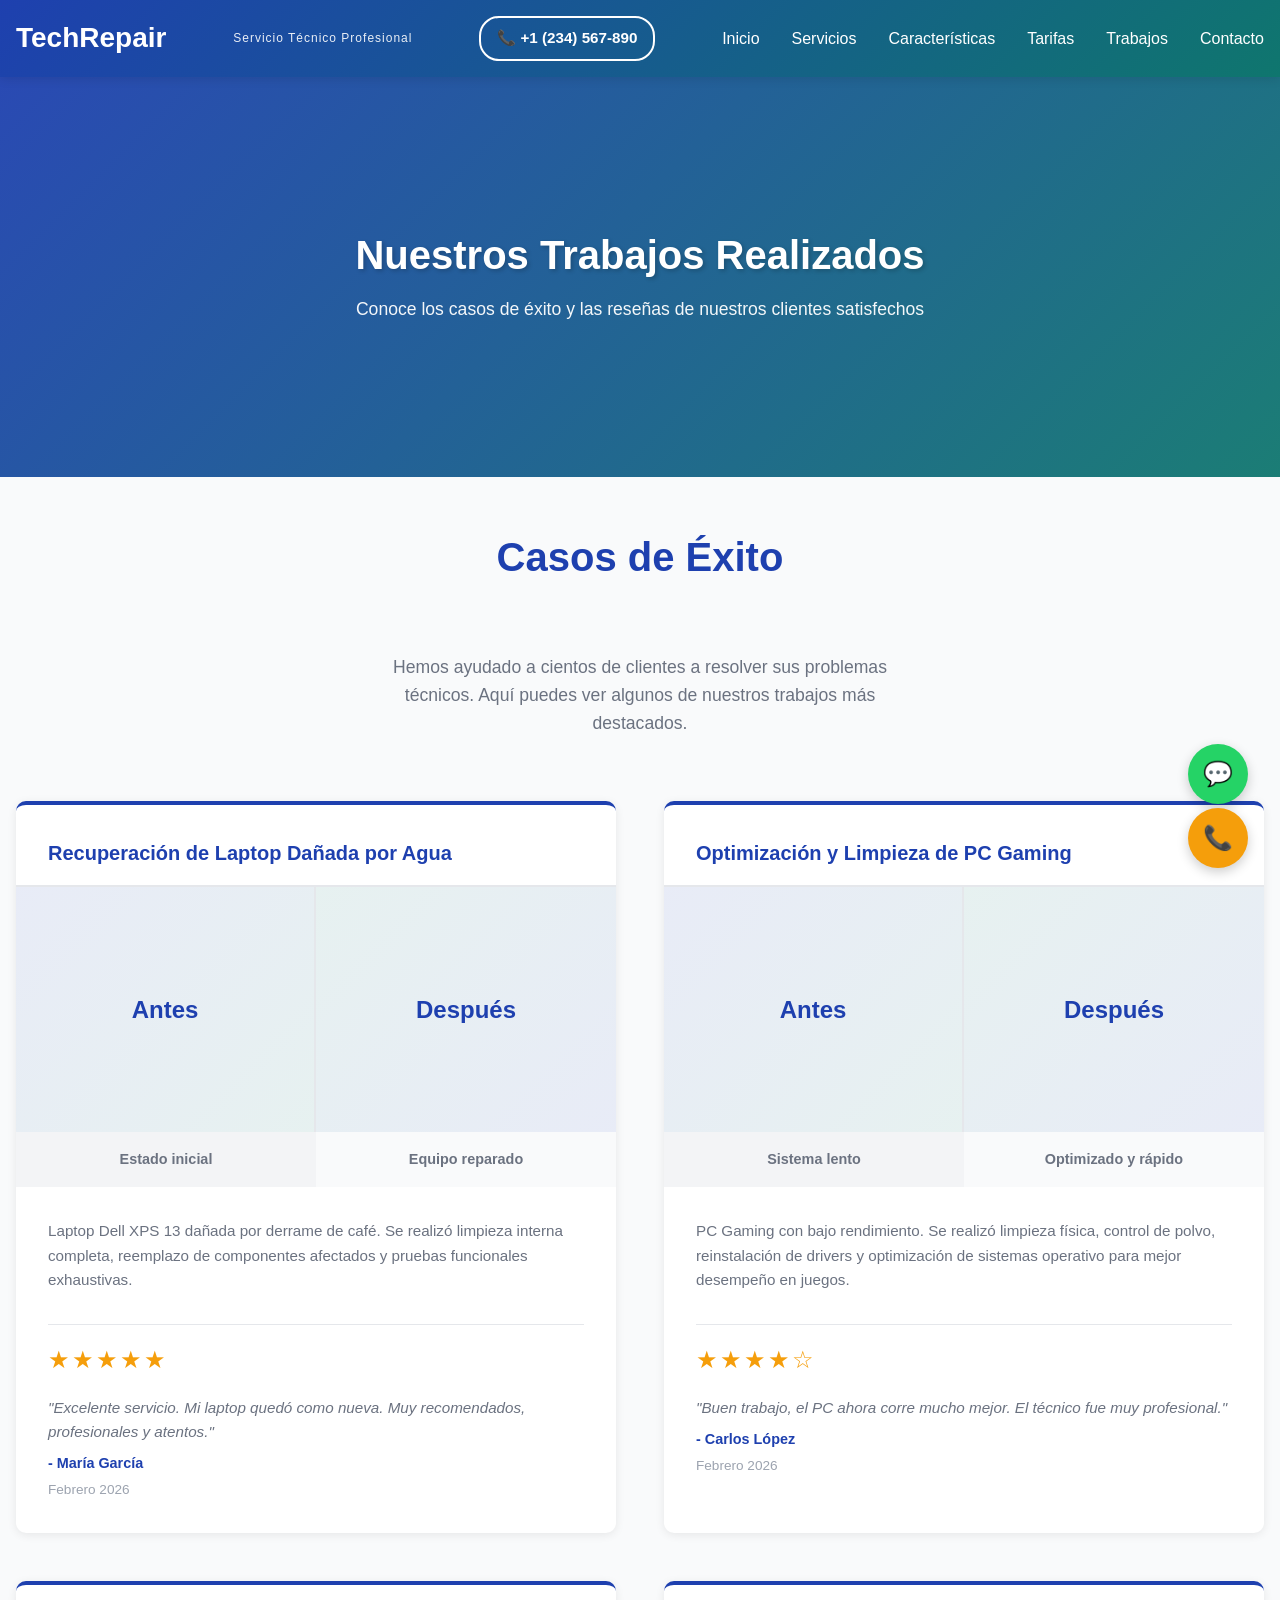
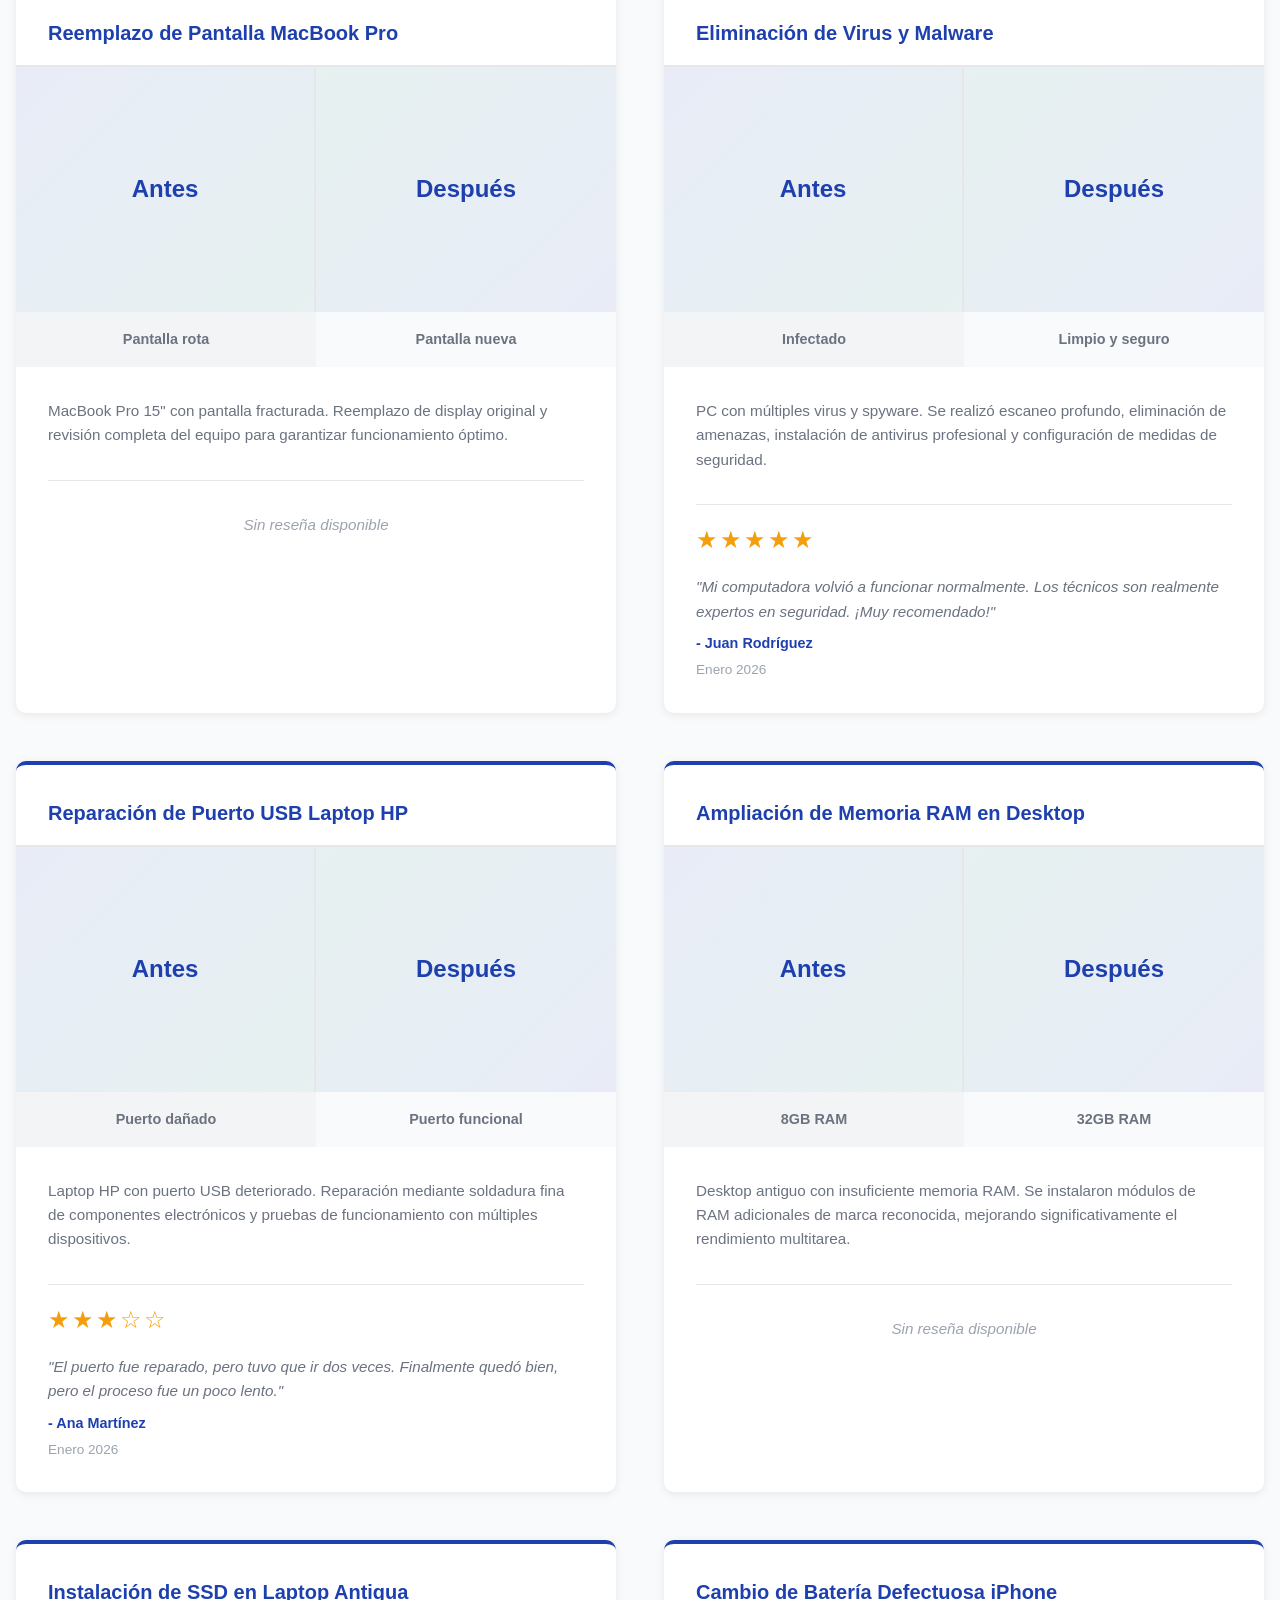
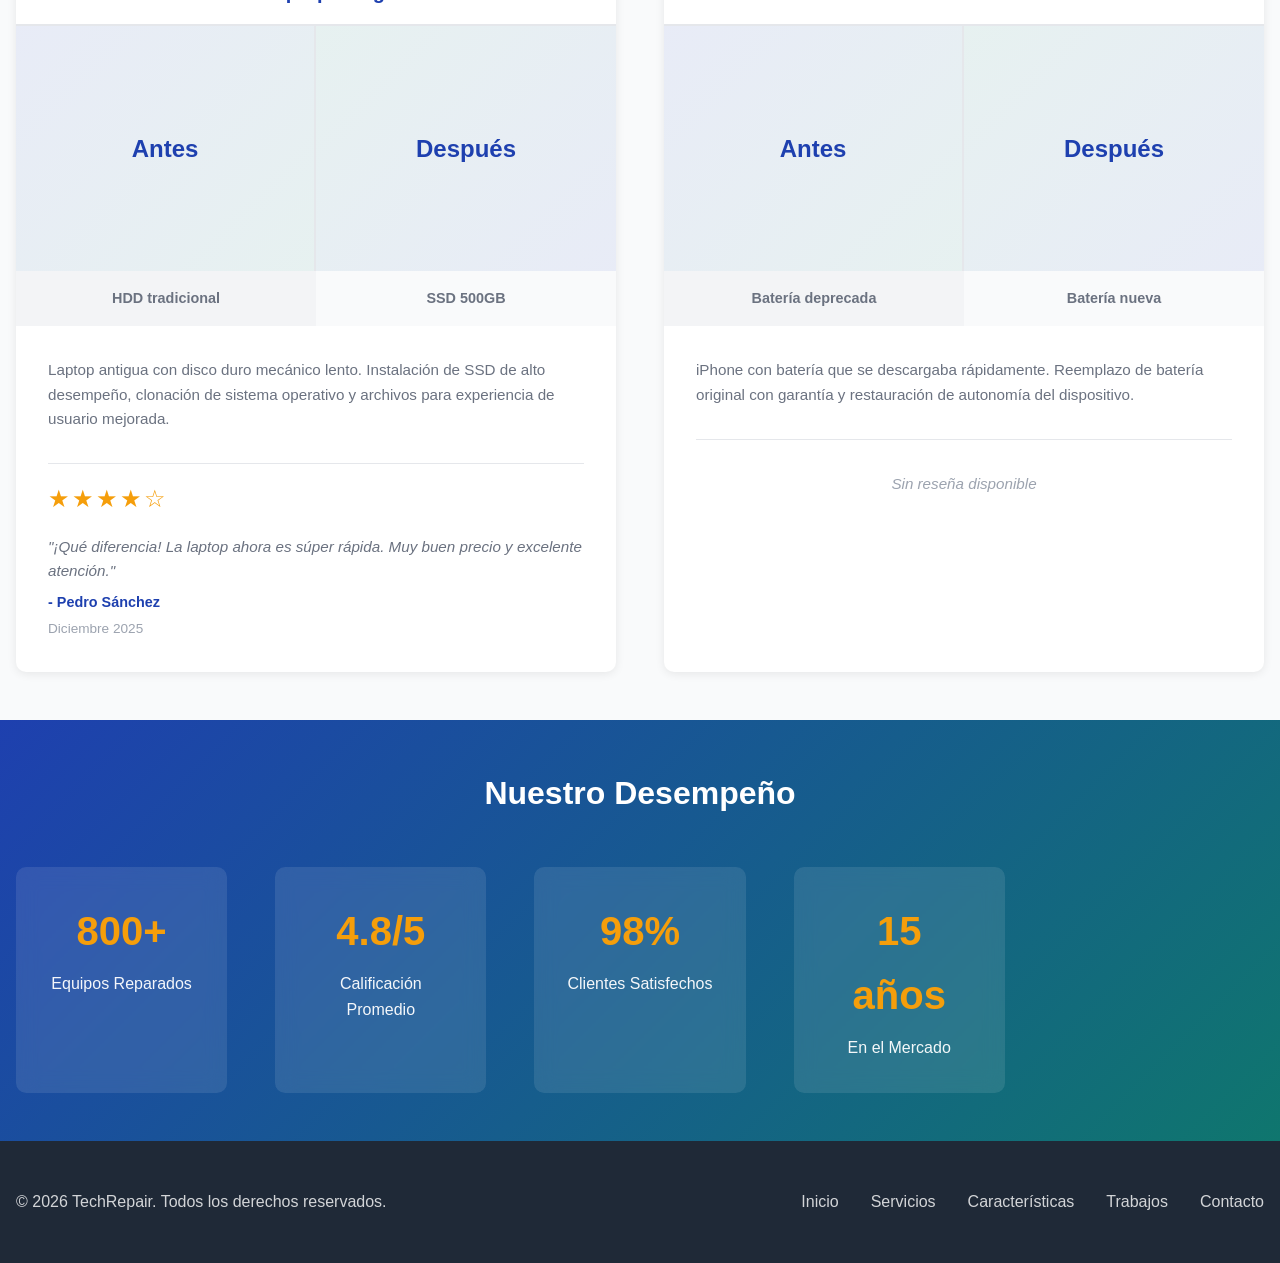
==== portfolio.html @ 1543536a "pagina basuica sin funcionalidades" ====
<!DOCTYPE html>
<html lang="es">
<head>
    <meta charset="UTF-8">
    <meta name="viewport" content="width=device-width, initial-scale=1.0">
    <meta name="description" content="TechRepair - Trabajos realizados y reseñas de clientes">
    <meta name="keywords" content="trabajos realizados, reseñas, portafolio, servicio técnico">
    <title>Trabajos Realizados - TechRepair</title>
    <link rel="stylesheet" href="styles.css">
    <link rel="stylesheet" href="portfolio.css">
</head>
<body>
    <!-- Encabezado principal -->
    <header class="header">
        <h1>TechRepair</h1>
        <p class="tagline">Servicio Técnico Profesional</p>
        <!-- REFERENCIA A BOTÓN DE TELÉFONO: Enlace de teléfono en el header -->
        <a href="tel:+1234567890" class="phone-link">📞 +1 (234) 567-890</a>
        <button class="menu-toggle" aria-label="Abrir menú de navegación">
            <span></span>
            <span></span>
            <span></span>
        </button>
        <nav class="nav">
            <ul>
                <li><a href="index.html#inicio">Inicio</a></li>
                <li><a href="index.html#servicios">Servicios</a></li>
                <li><a href="index.html#caracteristicas">Características</a></li>
                <li><a href="index.html#tarifas">Tarifas</a></li>
                <li><a href="portfolio.html">Trabajos</a></li>
                <li><a href="index.html#contacto">Contacto</a></li>
            </ul>
        </nav>
    </header>

    <!-- Sección héroe del portfolio -->
    <section id="portfolio-hero" class="hero">
        <h2>Nuestros Trabajos Realizados</h2>
        <p>Conoce los casos de éxito y las reseñas de nuestros clientes satisfechos</p>
    </section>

    <!-- Sección de trabajos realizados -->
    <section id="trabajos" class="trabajos">
        <h2>Casos de Éxito</h2>
        <p class="intro-text">Hemos ayudado a cientos de clientes a resolver sus problemas técnicos. Aquí puedes ver algunos de nuestros trabajos más destacados.</p>

        <!-- Tarjeta de trabajo 1 - Con 5 estrellas y reseña -->
        <article class="trabajo-card">
            <h3>Recuperación de Laptop Dañada por Agua</h3>
            <div class="trabajo-imagenes">
                <figure class="imagen-antes">
                    <div class="placeholder">
                        <span>Antes</span>
                    </div>
                    <figcaption>Estado inicial</figcaption>
                </figure>
                <figure class="imagen-despues">
                    <div class="placeholder">
                        <span>Después</span>
                    </div>
                    <figcaption>Equipo reparado</figcaption>
                </figure>
            </div>
            <div class="trabajo-info">
                <p class="descripcion">Laptop Dell XPS 13 dañada por derrame de café. Se realizó limpieza interna completa, reemplazo de componentes afectados y pruebas funcionales exhaustivas.</p>
                <div class="cliente-resena">
                    <div class="rating">
                        <span aria-label="5 de 5 estrellas">★★★★★</span>
                    </div>
                    <blockquote class="resena-texto">
                        <p>"Excelente servicio. Mi laptop quedó como nueva. Muy recomendados, profesionales y atentos."</p>
                        <footer>
                            <strong>- María García</strong>
                            <time datetime="2026-02">Febrero 2026</time>
                        </footer>
                    </blockquote>
                </div>
            </div>
        </article>

        <!-- Tarjeta de trabajo 2 - Con 4 estrellas y reseña -->
        <article class="trabajo-card">
            <h3>Optimización y Limpieza de PC Gaming</h3>
            <div class="trabajo-imagenes">
                <figure class="imagen-antes">
                    <div class="placeholder">
                        <span>Antes</span>
                    </div>
                    <figcaption>Sistema lento</figcaption>
                </figure>
                <figure class="imagen-despues">
                    <div class="placeholder">
                        <span>Después</span>
                    </div>
                    <figcaption>Optimizado y rápido</figcaption>
                </figure>
            </div>
            <div class="trabajo-info">
                <p class="descripcion">PC Gaming con bajo rendimiento. Se realizó limpieza física, control de polvo, reinstalación de drivers y optimización de sistemas operativo para mejor desempeño en juegos.</p>
                <div class="cliente-resena">
                    <div class="rating">
                        <span aria-label="4 de 5 estrellas">★★★★☆</span>
                    </div>
                    <blockquote class="resena-texto">
                        <p>"Buen trabajo, el PC ahora corre mucho mejor. El técnico fue muy profesional."</p>
                        <footer>
                            <strong>- Carlos López</strong>
                            <time datetime="2026-02">Febrero 2026</time>
                        </footer>
                    </blockquote>
                </div>
            </div>
        </article>

        <!-- Tarjeta de trabajo 3 - Sin reseña -->
        <article class="trabajo-card">
            <h3>Reemplazo de Pantalla MacBook Pro</h3>
            <div class="trabajo-imagenes">
                <figure class="imagen-antes">
                    <div class="placeholder">
                        <span>Antes</span>
                    </div>
                    <figcaption>Pantalla rota</figcaption>
                </figure>
                <figure class="imagen-despues">
                    <div class="placeholder">
                        <span>Después</span>
                    </div>
                    <figcaption>Pantalla nueva</figcaption>
                </figure>
            </div>
            <div class="trabajo-info">
                <p class="descripcion">MacBook Pro 15" con pantalla fracturada. Reemplazo de display original y revisión completa del equipo para garantizar funcionamiento óptimo.</p>
                <div class="cliente-resena sin-resena">
                    <p class="sin-resena-texto">Sin reseña disponible</p>
                </div>
            </div>
        </article>

        <!-- Tarjeta de trabajo 4 - Con 5 estrellas y reseña -->
        <article class="trabajo-card">
            <h3>Eliminación de Virus y Malware</h3>
            <div class="trabajo-imagenes">
                <figure class="imagen-antes">
                    <div class="placeholder">
                        <span>Antes</span>
                    </div>
                    <figcaption>Infectado</figcaption>
                </figure>
                <figure class="imagen-despues">
                    <div class="placeholder">
                        <span>Después</span>
                    </div>
                    <figcaption>Limpio y seguro</figcaption>
                </figure>
            </div>
            <div class="trabajo-info">
                <p class="descripcion">PC con múltiples virus y spyware. Se realizó escaneo profundo, eliminación de amenazas, instalación de antivirus profesional y configuración de medidas de seguridad.</p>
                <div class="cliente-resena">
                    <div class="rating">
                        <span aria-label="5 de 5 estrellas">★★★★★</span>
                    </div>
                    <blockquote class="resena-texto">
                        <p>"Mi computadora volvió a funcionar normalmente. Los técnicos son realmente expertos en seguridad. ¡Muy recomendado!"</p>
                        <footer>
                            <strong>- Juan Rodríguez</strong>
                            <time datetime="2026-01">Enero 2026</time>
                        </footer>
                    </blockquote>
                </div>
            </div>
        </article>

        <!-- Tarjeta de trabajo 5 - Con 3 estrellas y reseña -->
        <article class="trabajo-card">
            <h3>Reparación de Puerto USB Laptop HP</h3>
            <div class="trabajo-imagenes">
                <figure class="imagen-antes">
                    <div class="placeholder">
                        <span>Antes</span>
                    </div>
                    <figcaption>Puerto dañado</figcaption>
                </figure>
                <figure class="imagen-despues">
                    <div class="placeholder">
                        <span>Después</span>
                    </div>
                    <figcaption>Puerto funcional</figcaption>
                </figure>
            </div>
            <div class="trabajo-info">
                <p class="descripcion">Laptop HP con puerto USB deteriorado. Reparación mediante soldadura fina de componentes electrónicos y pruebas de funcionamiento con múltiples dispositivos.</p>
                <div class="cliente-resena">
                    <div class="rating">
                        <span aria-label="3 de 5 estrellas">★★★☆☆</span>
                    </div>
                    <blockquote class="resena-texto">
                        <p>"El puerto fue reparado, pero tuvo que ir dos veces. Finalmente quedó bien, pero el proceso fue un poco lento."</p>
                        <footer>
                            <strong>- Ana Martínez</strong>
                            <time datetime="2026-01">Enero 2026</time>
                        </footer>
                    </blockquote>
                </div>
            </div>
        </article>

        <!-- Tarjeta de trabajo 6 - Sin reseña -->
        <article class="trabajo-card">
            <h3>Ampliación de Memoria RAM en Desktop</h3>
            <div class="trabajo-imagenes">
                <figure class="imagen-antes">
                    <div class="placeholder">
                        <span>Antes</span>
                    </div>
                    <figcaption>8GB RAM</figcaption>
                </figure>
                <figure class="imagen-despues">
                    <div class="placeholder">
                        <span>Después</span>
                    </div>
                    <figcaption>32GB RAM</figcaption>
                </figure>
            </div>
            <div class="trabajo-info">
                <p class="descripcion">Desktop antiguo con insuficiente memoria RAM. Se instalaron módulos de RAM adicionales de marca reconocida, mejorando significativamente el rendimiento multitarea.</p>
                <div class="cliente-resena sin-resena">
                    <p class="sin-resena-texto">Sin reseña disponible</p>
                </div>
            </div>
        </article>

        <!-- Tarjeta de trabajo 7 - Con 4 estrellas y reseña -->
        <article class="trabajo-card">
            <h3>Instalación de SSD en Laptop Antigua</h3>
            <div class="trabajo-imagenes">
                <figure class="imagen-antes">
                    <div class="placeholder">
                        <span>Antes</span>
                    </div>
                    <figcaption>HDD tradicional</figcaption>
                </figure>
                <figure class="imagen-despues">
                    <div class="placeholder">
                        <span>Después</span>
                    </div>
                    <figcaption>SSD 500GB</figcaption>
                </figure>
            </div>
            <div class="trabajo-info">
                <p class="descripcion">Laptop antigua con disco duro mecánico lento. Instalación de SSD de alto desempeño, clonación de sistema operativo y archivos para experiencia de usuario mejorada.</p>
                <div class="cliente-resena">
                    <div class="rating">
                        <span aria-label="4 de 5 estrellas">★★★★☆</span>
                    </div>
                    <blockquote class="resena-texto">
                        <p>"¡Qué diferencia! La laptop ahora es súper rápida. Muy buen precio y excelente atención."</p>
                        <footer>
                            <strong>- Pedro Sánchez</strong>
                            <time datetime="2025-12">Diciembre 2025</time>
                        </footer>
                    </blockquote>
                </div>
            </div>
        </article>

        <!-- Tarjeta de trabajo 8 - Sin reseña -->
        <article class="trabajo-card">
            <h3>Cambio de Batería Defectuosa iPhone</h3>
            <div class="trabajo-imagenes">
                <figure class="imagen-antes">
                    <div class="placeholder">
                        <span>Antes</span>
                    </div>
                    <figcaption>Batería deprecada</figcaption>
                </figure>
                <figure class="imagen-despues">
                    <div class="placeholder">
                        <span>Después</span>
                    </div>
                    <figcaption>Batería nueva</figcaption>
                </figure>
            </div>
            <div class="trabajo-info">
                <p class="descripcion">iPhone con batería que se descargaba rápidamente. Reemplazo de batería original con garantía y restauración de autonomía del dispositivo.</p>
                <div class="cliente-resena sin-resena">
                    <p class="sin-resena-texto">Sin reseña disponible</p>
                </div>
            </div>
        </article>
    </section>

    <!-- Sección de estadísticas -->
    <section id="estadisticas" class="estadisticas">
        <h2>Nuestro Desempeño</h2>
        <article class="estadistica-item">
            <h3>800+</h3>
            <p>Equipos Reparados</p>
        </article>
        <article class="estadistica-item">
            <h3>4.8/5</h3>
            <p>Calificación Promedio</p>
        </article>
        <article class="estadistica-item">
            <h3>98%</h3>
            <p>Clientes Satisfechos</p>
        </article>
        <article class="estadistica-item">
            <h3>15 años</h3>
            <p>En el Mercado</p>
        </article>
    </section>

    <!-- Pie de página -->
    <footer class="footer">
        <p>&copy; 2026 TechRepair. Todos los derechos reservados.</p>
        <nav class="footer-nav">
            <a href="index.html#inicio">Inicio</a>
            <a href="index.html#servicios">Servicios</a>
            <a href="index.html#caracteristicas">Características</a>
            <a href="portfolio.html">Trabajos</a>
            <a href="index.html#contacto">Contacto</a>
        </nav>
    </footer>

    <!-- REFERENCIA A BOTONES FLOTANTES: Botones flotantes de WhatsApp y teléfono -->
    <!-- Botón flotante de contacto -->
    <a href="https://wa.me/1234567890" class="floating-btn whatsapp" title="Contactar por WhatsApp">
        <span>💬</span>
    </a>
    <a href="tel:+1234567890" class="floating-btn phone" title="Llamar ahora">
        <span>📞</span>
    </a>

    <script>
        // Menú hamburguesa responsivo
        const menuToggle = document.querySelector('.menu-toggle');
        const nav = document.querySelector('.nav');
        const navLinks = document.querySelectorAll('.nav a');

        // Toggle menú al hacer click en el botón
        menuToggle.addEventListener('click', () => {
            menuToggle.classList.toggle('active');
            nav.classList.toggle('active');
        });

        // Cerrar menú al hacer click en un enlace
        navLinks.forEach(link => {
            link.addEventListener('click', () => {
                menuToggle.classList.remove('active');
                nav.classList.remove('active');
            });
        });

        // Cerrar menú al hacer clic fuera del menú
        document.addEventListener('click', (event) => {
            if (!event.target.closest('.header')) {
                menuToggle.classList.remove('active');
                nav.classList.remove('active');
            }
        });
    </script>
</body>
</html>
---- styles.css ----
/* Estilos Generales */
* {
    margin: 0;
    padding: 0;
    box-sizing: border-box;
}

:root {
    --color-primary: #1e40af;
    --color-secondary: #0f766e;
    --color-accent: #f59e0b;
    --color-dark: #1f2937;
    --color-light: #f9fafb;
    --color-border: #e5e7eb;
    --spacing-base: 1rem;
    --spacing-lg: 2rem;
    --spacing-xl: 3rem;
    --transition: all 0.3s ease;
}

html {
    scrollbar-width: none; /* Firefox */
    -ms-overflow-style: none; /* IE y Edge */
}

html::-webkit-scrollbar {
    display: none; /* Chrome, Safari y Opera */
}

body {
    font-family: 'Segoe UI', Tahoma, Geneva, Verdana, sans-serif;
    line-height: 1.6;
    color: var(--color-dark);
    background-color: #fff;
}

.container {
    max-width: 1200px;
    margin: 0 auto;
    padding: 0 var(--spacing-base);
}

/* Header */
.header {
    background: linear-gradient(135deg, var(--color-primary) 0%, var(--color-secondary) 100%);
    color: white;
    padding: 1rem var(--spacing-base);
    box-shadow: 0 2px 10px rgba(0, 0, 0, 0.1);
    position: sticky;
    top: 0;
    z-index: 100;
    display: flex;
    justify-content: space-between;
    align-items: center;
    flex-wrap: wrap;
    gap: var(--spacing-base);
    width: 100%;
}

.header-content {
    display: flex;
    flex-direction: column;
    gap: 0.25rem;
    flex: 1;
    min-width: 0;
}

.header h1 {
    font-size: 1.75rem;
    font-weight: 700;
    margin: 0;
}

.tagline {
    font-size: 0.75rem;
    opacity: 0.9;
    letter-spacing: 1px;
    margin: 0;
    padding-left: 0;
}

/* Botón menú hamburguesa */
.menu-toggle {
    display: none;
    flex-direction: column;
    gap: 5px;
    background: none;
    border: none;
    cursor: pointer;
    padding: 0.5rem;
    z-index: 101;
}

.menu-toggle span {
    width: 25px;
    height: 3px;
    background-color: white;
    border-radius: 2px;
    transition: var(--transition);
}

.menu-toggle.active span:nth-child(1) {
    transform: rotate(45deg) translate(10px, 10px);
}

.menu-toggle.active span:nth-child(2) {
    opacity: 0;
}

.menu-toggle.active span:nth-child(3) {
    transform: rotate(-45deg) translate(7px, -7px);
}

.nav ul {
    display: flex;
    list-style: none;
    gap: 2rem;
    margin: 0;
    padding: 0;
}

.nav a {
    color: white;
    text-decoration: none;
    font-weight: 500;
    transition: var(--transition);
    padding: 0.5rem 0;
    border-bottom: 2px solid transparent;
}

.header-phone {
    display: none;
    white-space: nowrap;
}

/* REFERENCIA A BOTÓN DE TELÉFONO: Estilos para el enlace de teléfono en el header */
.phone-link {
    color: white;
    text-decoration: none;
    font-weight: 600;
    font-size: 0.95rem;
    padding: 0.5rem 1rem;
    border: 2px solid white;
    border-radius: 20px;
    transition: var(--transition);
}

.phone-link:hover {
    background-color: white;
    color: var(--color-primary);
}

/* Sección Hero */
.hero {
    background: linear-gradient(135deg, rgba(30, 64, 175, 0.95) 0%, rgba(15, 118, 110, 0.95) 100%),
                url('data:image/svg+xml,<svg xmlns="http://www.w3.org/2000/svg" viewBox="0 0 1200 600"><defs><pattern id="dots" x="0" y="0" width="40" height="40" patternUnits="userSpaceOnUse"><circle cx="20" cy="20" r="2" fill="rgba(255,255,255,0.1)"/></pattern></defs><rect width="1200" height="600" fill="url(%23dots)"/></svg>');
    color: white;
    padding: var(--spacing-xl) var(--spacing-base);
    text-align: center;
    min-height: 400px;
    display: flex;
    flex-direction: column;
    align-items: center;
    justify-content: center;
    gap: var(--spacing-base);
}

.hero h2 {
    font-size: 2.5rem;
    margin: 0;
    font-weight: 700;
    text-shadow: 2px 2px 4px rgba(0, 0, 0, 0.2);
    line-height: 1.2;
}

.hero p {
    font-size: 1.1rem;
    margin: 0;
    opacity: 0.95;
}

.cta-button {
    display: inline-block;
    background-color: var(--color-accent);
    color: var(--color-dark);
    padding: 0.875rem 2rem;
    border-radius: 50px;
    text-decoration: none;
    font-weight: 600;
    font-size: 0.95rem;
    transition: var(--transition);
    box-shadow: 0 4px 15px rgba(245, 158, 11, 0.3);
    border: none;
    cursor: pointer;
}

.cta-button:hover {
    transform: translateY(-3px);
    box-shadow: 0 6px 20px rgba(245, 158, 11, 0.4);
    background-color: #f59e0b;
}

/* Contenedor de botones */
.hero-buttons {
    display: flex;
    gap: var(--spacing-lg);
    flex-wrap: wrap;
    justify-content: center;
    align-items: center;
}

/* Botón secundario */
.cta-button.secondary {
    background-color: white;
    color: var(--color-primary);
    border: 2px solid white;
    box-shadow: 0 4px 15px rgba(255, 255, 255, 0.3);
}

.cta-button.secondary:hover {
    background-color: rgba(255, 255, 255, 0.9);
    box-shadow: 0 6px 20px rgba(255, 255, 255, 0.4);
}

/* Leyenda del héroe */
.hero-legend {
    font-size: 0.95rem;
    color: rgba(255, 255, 255, 0.8);
    margin: 0;
    font-style: italic;
}

/* Sección de Servicios */
.servicios {
    padding: var(--spacing-xl) var(--spacing-base);
    background-color: var(--color-light);
    width: 100%;
    display: grid;
    grid-template-columns: repeat(auto-fit, minmax(300px, 1fr));
    gap: var(--spacing-lg);
    max-width: none;
    margin: 0;
}

.servicios h2 {
    grid-column: 1 / -1;
    font-size: 2.5rem;
    margin: 0;
    text-align: center;
    color: var(--color-primary);
}

.servicio-card {
    background: white;
    padding: var(--spacing-lg);
    border-radius: 10px;
    box-shadow: 0 2px 10px rgba(0, 0, 0, 0.08);
    transition: var(--transition);
    text-align: center;
    border-top: 4px solid var(--color-primary);
}

.servicio-card:hover {
    transform: translateY(-8px);
    box-shadow: 0 8px 25px rgba(0, 0, 0, 0.15);
    border-top-color: var(--color-accent);
}

.servicio-card .icono {
    font-size: 3rem;
    display: block;
    margin-bottom: var(--spacing-base);
}

.servicio-card h3 {
    font-size: 1.25rem;
    margin-bottom: var(--spacing-base);
    color: var(--color-primary);
}

.servicio-card p {
    color: #6b7280;
    font-size: 0.95rem;
}

/* Sección de Características */
.caracteristicas {
    padding: var(--spacing-xl) var(--spacing-base);
    background-color: white;
    width: 100%;
    display: grid;
    grid-template-columns: repeat(auto-fit, minmax(280px, 1fr));
    gap: var(--spacing-lg);
    max-width: none;
    margin: 0;
}

.caracteristicas h2 {
    grid-column: 1 / -1;
    font-size: 2.5rem;
    margin: 0;
    text-align: center;
    color: var(--color-primary);
}

.caracteristicas > article {
    grid-column: auto;
}

.feature-item {
    padding: var(--spacing-lg);
    background: linear-gradient(135deg, rgba(30, 64, 175, 0.05) 0%, rgba(15, 118, 110, 0.05) 100%);
    border-left: 4px solid var(--color-accent);
    border-radius: 8px;
    transition: var(--transition);
}

.feature-item:hover {
    transform: translateX(10px);
    background: linear-gradient(135deg, rgba(30, 64, 175, 0.1) 0%, rgba(15, 118, 110, 0.1) 100%);
}

.feature-item h3 {
    color: var(--color-secondary);
    margin-bottom: 0.5rem;
    font-size: 1.1rem;
}

.feature-item p {
    color: #6b7280;
}

/* Sección de Estadísticas */
.estadisticas {
    padding: var(--spacing-xl) var(--spacing-base);
    background: linear-gradient(135deg, var(--color-primary) 0%, var(--color-secondary) 100%);
    color: white;
    width: 100%;
    display: grid;
    grid-template-columns: repeat(auto-fit, minmax(200px, 1fr));
    gap: var(--spacing-lg);
    max-width: none;
    margin: 0;
}

.estadisticas h2 {
    grid-column: 1 / -1;
    font-size: 2rem;
    margin: 0;
    text-align: center;
}

.estadistica-item {
    text-align: center;
    padding: var(--spacing-lg);
    background: rgba(255, 255, 255, 0.1);
    border-radius: 10px;
    transition: var(--transition);
}

.estadistica-item:hover {
    background: rgba(255, 255, 255, 0.2);
    transform: translateY(-5px);
}

.estadistica-item h3 {
    font-size: 2.5rem;
    margin: 0 0 0.5rem 0;
    font-weight: 700;
    color: var(--color-accent);
}

.estadistica-item p {
    font-size: 1rem;
    margin: 0;
    opacity: 0.95;
}

/* Sección de Tarifas */
.tarifas {
    padding: var(--spacing-xl) var(--spacing-base);
    background-color: var(--color-light);
    width: 100%;
    display: grid;
    grid-template-columns: repeat(auto-fit, minmax(280px, 1fr));
    gap: var(--spacing-lg);
    max-width: none;
    margin: 0;
}

.tarifas h2 {
    grid-column: 1 / -1;
    font-size: 2.5rem;
    margin: 0;
    text-align: center;
    color: var(--color-primary);
}

.tarifa-card {
    background: white;
    padding: var(--spacing-lg);
    border-radius: 10px;
    box-shadow: 0 2px 10px rgba(0, 0, 0, 0.08);
    transition: var(--transition);
    text-align: center;
    border: 2px solid transparent;
    display: flex;
    flex-direction: column;
    gap: var(--spacing-base);
}

.tarifa-card:hover {
    transform: translateY(-8px);
    box-shadow: 0 8px 25px rgba(0, 0, 0, 0.15);
    border-color: var(--color-accent);
}

.tarifa-card.destacado {
    border: 2px solid var(--color-accent);
    background: linear-gradient(135deg, rgba(30, 64, 175, 0.03) 0%, rgba(15, 118, 110, 0.03) 100%);
    transform: scale(1.05);
}

.tarifa-card h3 {
    color: var(--color-primary);
    font-size: 1.5rem;
    margin: 0;
}

.tarifa-card .simbolo {
    font-size: 2.5rem;
    color: var(--color-accent);
    font-weight: 700;
    display: block;
    margin-bottom: 0.5rem;
}

.tarifa-card .cantidad {
    font-size: 2.5rem;
    color: var(--color-accent);
    font-weight: 700;
    display: block;
    margin-bottom: 1rem;
}

.tarifa-card .descripcion {
    color: #6b7280;
    font-size: 0.95rem;
    margin: 0;
}

.caracteristicas-tarifa {
    list-style: none;
    padding: 0;
    margin: 0;
    text-align: left;
    color: #6b7280;
    flex: 1;
}

.caracteristicas-tarifa li {
    padding: 0.5rem 0;
    border-bottom: 1px solid var(--color-border);
    font-size: 0.9rem;
}

.caracteristicas-tarifa li:last-child {
    border-bottom: none;
}

.btn-tarifa {
    background-color: var(--color-primary);
    color: white;
    padding: 0.75rem 2rem;
    border-radius: 6px;
    border: none;
    font-size: 1rem;
    font-weight: 600;
    cursor: pointer;
    transition: var(--transition);
    margin-top: 1rem;
    min-height: 45px;
}

.btn-tarifa:hover {
    background-color: var(--color-secondary);
    transform: translateY(-2px);
    box-shadow: 0 4px 12px rgba(30, 64, 175, 0.3);
}

.btn-tarifa:active {
    transform: translateY(0);
}

/* REFERENCIA A BOTONES FLOTANTES: Estilos base para los botones flotantes de WhatsApp y teléfono */
/* Botón flotante de contacto */
.floating-btn {
    position: fixed;
    right: 2rem;
    width: 60px;
    height: 60px;
    border-radius: 50%;
    display: flex;
    align-items: center;
    justify-content: center;
    font-size: 1.5rem;
    text-decoration: none;
    transition: var(--transition);
    box-shadow: 0 4px 12px rgba(0, 0, 0, 0.2);
    cursor: pointer;
    border: none;
    z-index: 1000;
}

.floating-btn.phone {
    bottom: 2rem;
    background-color: var(--color-accent);
    color: var(--color-dark);
}

.floating-btn.whatsapp {
    bottom: 5rem;
    background-color: #25d366;
    color: white;
}

.floating-btn.whatsapp:hover {
    transform: scale(1.1);
    box-shadow: 0 6px 20px rgba(37, 211, 102, 0.4);
}

.floating-btn.phone {
    background-color: var(--color-accent);
    color: var(--color-dark);
}

.floating-btn.phone:hover {
    transform: scale(1.1);
    box-shadow: 0 6px 20px rgba(245, 158, 11, 0.4);
}

.floating-btn:active {
    transform: scale(0.95);
}

/* Sección de Contacto */
.contacto {
    padding: var(--spacing-xl) var(--spacing-base);
    background-color: var(--color-light);
    width: 100%;
    display: grid;
    grid-template-columns: 2fr 1fr;
    gap: var(--spacing-xl);
    max-width: none;
    margin: 0;
}

.contacto h2 {
    grid-column: 1 / -1;
    font-size: 2.5rem;
    margin: 0;
    text-align: center;
    color: var(--color-primary);
}

.formulario {
    background: white;
    padding: var(--spacing-xl);
    border-radius: 10px;
    box-shadow: 0 2px 10px rgba(0, 0, 0, 0.08);
    display: flex;
    flex-direction: column;
    gap: var(--spacing-lg);
}

.formulario fieldset {
    border: 1px solid var(--color-border);
    border-radius: 6px;
    padding: var(--spacing-lg);
    display: flex;
    flex-direction: column;
    gap: var(--spacing-base);
}

.formulario legend {
    padding: 0 0.5rem;
    font-weight: 600;
    color: var(--color-primary);
}

.formulario label {
    display: flex;
    flex-direction: column;
    gap: 0.5rem;
    font-weight: 500;
    color: var(--color-dark);
}

.formulario input,
.formulario textarea,
.formulario select {
    padding: 0.75rem;
    border: 1px solid var(--color-border);
    border-radius: 6px;
    font-size: 1rem;
    transition: var(--transition);
    font-family: inherit;
}

.formulario input:focus,
.formulario textarea:focus,
.formulario select:focus {
    outline: none;
    border-color: var(--color-primary);
    box-shadow: 0 0 0 3px rgba(30, 64, 175, 0.1);
}

.submit-button {
    background-color: var(--color-primary);
    color: white;
    padding: 0.75rem 2rem;
    border-radius: 6px;
    border: none;
    font-size: 1rem;
    font-weight: 600;
    cursor: pointer;
    transition: var(--transition);
    width: 100%;
}

.submit-button:hover {
    background-color: var(--color-secondary);
    transform: translateY(-2px);
    box-shadow: 0 4px 12px rgba(30, 64, 175, 0.3);
}

.info-contacto {
    background: white;
    padding: var(--spacing-xl);
    border-radius: 10px;
    box-shadow: 0 2px 10px rgba(0, 0, 0, 0.08);
    border-left: 4px solid var(--color-secondary);
}

.info-contacto h3 {
    color: var(--color-primary);
    margin-bottom: var(--spacing-base);
    font-size: 1.5rem;
}

address {
    font-style: normal;
}

.info-contacto p {
    margin-bottom: 0.75rem;
    line-height: 1.8;
    color: #6b7280;
}

.info-contacto strong {
    color: var(--color-dark);
}

.info-contacto ul {
    list-style: none;
    padding-left: 0;
    margin-top: 0.5rem;
}

.info-contacto li {
    color: #6b7280;
    padding-left: 1.5rem;
    position: relative;
    margin-bottom: 0.5rem;
}

.info-contacto li:before {
    content: "→";
    position: absolute;
    left: 0;
    color: var(--color-accent);
    font-weight: bold;
}

/* Footer */
.footer {
    background: var(--color-dark);
    color: white;
    padding: var(--spacing-xl) var(--spacing-base);
    text-align: center;
    display: flex;
    justify-content: space-between;
    align-items: center;
    flex-wrap: wrap;
    gap: var(--spacing-lg);
    width: 100%;
}

.footer p {
    opacity: 0.8;
    margin: 0;
}

.footer-nav {
    display: flex;
    gap: 2rem;
}

.footer-nav a {
    color: white;
    text-decoration: none;
    transition: var(--transition);
    opacity: 0.8;
}

.footer-nav a:hover {
    opacity: 1;
    color: var(--color-accent);
}

/* Media Queries - Responsivo */

/* Móviles pequeños (max 480px) */
@media (max-width: 480px) {
    :root {
        --spacing-base: 0.75rem;
        --spacing-lg: 1.25rem;
        --spacing-xl: 1.75rem;
    }

    .header {
        justify-content: space-between;
        align-items: center;
        padding: 0.75rem var(--spacing-base);
    }

    .header-content {
        flex: 1;
        min-width: 0;
    }

    .header h1 {
        font-size: 1.25rem;
    }

    .tagline {
        font-size: 0.65rem;
    }

    /* REFERENCIA A BOTÓN DE TELÉFONO: Ocultar enlace de teléfono en móviles */
    .header-phone {
        display: none;
    }

    .menu-toggle {
        display: flex;
    }

    .nav {
        display: none;
        position: absolute;
        top: 100%;
        left: 0;
        right: 0;
        background: linear-gradient(135deg, var(--color-primary) 0%, var(--color-secondary) 100%);
        padding: 1rem 0;
        flex-direction: column;
        width: 100%;
        box-shadow: 0 4px 10px rgba(0, 0, 0, 0.2);
        z-index: 99;
    }

    .nav.active {
        display: flex;
    }

    .nav ul {
        flex-direction: column;
        gap: 0;
    }

    .nav li {
        padding: 0;
    }

    .nav a {
        display: block;
        padding: 1rem var(--spacing-base);
        border-bottom: 1px solid rgba(255, 255, 255, 0.1);
        border-bottom-width: 1px;
    }

    .hero {
        min-height: 300px;
        padding: var(--spacing-lg) var(--spacing-base);
    }

    .hero h2 {
        font-size: 1.5rem;
    }

    .hero p {
        font-size: 0.9rem;
    }

    .hero-buttons {
        gap: var(--spacing-base);
        flex-direction: column;
    }

    .cta-button {
        padding: 0.875rem 2rem;
        font-size: 0.95rem;
        width: 100%;
        min-height: 48px;
    }

    .hero-legend {
        font-size: 0.8rem;
    }

    .servicios h2,
    .caracteristicas h2,
    .contacto h2,
    .tarifas h2,
    .estadisticas h2 {
        font-size: 1.5rem;
    }

    .servicio-card,
    .feature-item,
    .tarifa-card {
        padding: var(--spacing-lg);
    }

    .servicio-card .icono {
        font-size: 2.5rem;
        min-height: 60px;
    }

    .tarifa-card.destacado {
        transform: scale(1) !important;
    }

    .tarifa-card .precio {
        font-size: 2rem;
    }

    .btn-tarifa {
        min-height: 50px;
        font-size: 1rem;
        padding: 0.875rem 1.5rem;
    }

    .submit-button {
        min-height: 50px;
        font-size: 1rem;
    }

    .contacto {
        grid-template-columns: 1fr;
    }

    .footer {
        flex-direction: column;
        gap: 0.75rem;
        padding: var(--spacing-lg) var(--spacing-base);
    }

    .footer-nav {
        flex-direction: column;
        gap: 0.25rem;
        text-align: center;
    }

    /* REFERENCIA A BOTONES FLOTANTES: Estilos responsivos para móviles (≤480px) - botones verticales */
    .floating-btn {
        bottom: 1rem;
        right: 1rem;
        width: 55px;
        height: 55px;
        font-size: 1.3rem;
        min-width: 55px;
        min-height: 55px;
    }

    .floating-btn.phone {
        bottom: 1rem;
    }

    .floating-btn.whatsapp {
        bottom: 4.5rem;
    }

    .estadisticas {
        grid-template-columns: repeat(auto-fit, minmax(120px, 1fr));
        gap: var(--spacing-base);
    }

    .estadistica-item h3 {
        font-size: 1.75rem;
    }

    .estadistica-item p {
        font-size: 0.85rem;
    }
}

/* Tablets y dispositivos medianos (481px - 768px) */
@media (max-width: 768px) and (min-width: 481px) {
    /* REFERENCIA A BOTÓN DE TELÉFONO: Ocultar enlace de teléfono en tablet */
    .header-phone {
        display: none;
    }

    .menu-toggle {
        display: flex;
    }

    .nav {
        display: none;
        position: absolute;
        top: 100%;
        left: 0;
        right: 0;
        background: linear-gradient(135deg, var(--color-primary) 0%, var(--color-secondary) 100%);
        padding: 1rem 0;
        flex-direction: column;
        width: 100%;
        box-shadow: 0 4px 10px rgba(0, 0, 0, 0.2);
    }

    .nav.active {
        display: flex;
    }

    .nav ul {
        flex-direction: column;
        gap: 0;
    }

    .nav a {
        display: block;
        padding: 0.75rem var(--spacing-base);
        border-bottom: 1px solid rgba(255, 255, 255, 0.1);
    }

    .hero h2 {
        font-size: 2rem;
    }

    .hero p {
        font-size: 1rem;
    }

    .hero-buttons {
        flex-direction: column;
        gap: var(--spacing-base);
    }

    .cta-button {
        padding: 0.75rem 2rem;
        font-size: 1rem;
        width: 100%;
        min-height: 48px;
    }

    .servicios,
    .caracteristicas,
    .contacto,
    .tarifas {
        grid-template-columns: 1fr;
    }

    .servicios h2,
    .caracteristicas h2,
    .contacto h2,
    .tarifas h2,
    .estadisticas h2 {
        font-size: 2rem;
    }

    .tarifa-card.destacado {
        transform: scale(1) !important;
    }

    .btn-tarifa {
        min-height: 48px;
    }

    .submit-button {
        min-height: 48px;
    }

    .footer {
        flex-direction: column;
        gap: 1rem;
    }

    .footer-nav {
        flex-direction: column;
        gap: 0.5rem;
        text-align: center;
    }

    /* REFERENCIA A BOTONES FLOTANTES: Estilos responsivos para tablet (481-768px) - botones verticales */
    .floating-btn {
        bottom: 1.5rem;
        right: 1.5rem;
        width: 58px;
        height: 58px;
    }

    .floating-btn.phone {
        bottom: 1.5rem;
    }

    .floating-btn.whatsapp {
        bottom: 5rem;
    }

    .estadisticas {
        grid-template-columns: repeat(auto-fit, minmax(150px, 1fr));
    }

    .estadistica-item h3 {
        font-size: 2rem;
    }
}

/* Desktop (769px+) */
@media (min-width: 769px) {
    /* REFERENCIA A BOTÓN DE TELÉFONO: Mostrar enlace de teléfono en desktop */
    .header-phone {
        display: flex;
    }

    .menu-toggle {
        display: none;
    }

    .nav {
        display: flex !important;
        position: static;
        background: none;
        padding: 0;
        width: auto;
        box-shadow: none;
    }

    .nav ul {
        gap: 2rem;
    }

    .nav a {
        padding: 0.5rem 0;
        border-bottom: 2px solid transparent;
    }

    .hero h2 {
        font-size: 2.5rem;
    }

    .hero p {
        font-size: 1.1rem;
    }

    .hero-buttons {
        flex-direction: row;
        gap: var(--spacing-lg);
    }

    .cta-button {
        padding: 0.875rem 2rem;
        font-size: 0.95rem;
        width: auto;
        min-height: 45px;
    }

    .servicios,
    .caracteristicas,
    .tarifas {
        grid-template-columns: repeat(auto-fit, minmax(280px, 1fr));
    }

    .tarifa-card.destacado {
        transform: scale(1.05);
    }

    .contacto {
        grid-template-columns: 2fr 1fr;
    }

    .footer {
        justify-content: space-between;
        align-items: center;
        flex-wrap: wrap;
    }

    .footer-nav {
        flex-direction: row;
        gap: 2rem;
    }

    /* REFERENCIA A BOTONES FLOTANTES: Estilos responsivos para desktop (≥769px) - botones verticales */
    .floating-btn {
        bottom: 2rem;
        right: 2rem;
        width: 60px;
        height: 60px;
    }

    .floating-btn.phone {
        bottom: 2rem;
    }

    .floating-btn.whatsapp {
        bottom: 6rem;
    }

    .estadisticas {
        grid-template-columns: repeat(auto-fit, minmax(200px, 1fr));
    }

    .estadistica-item h3 {
        font-size: 2.5rem;
    }
}

/* Animaciones */
@keyframes fadeInUp {
    from {
        opacity: 0;
        transform: translateY(30px);
    }
    to {
        opacity: 1;
        transform: translateY(0);
    }
}

.servicio-card,
.feature-item {
    animation: fadeInUp 0.6s ease-out backwards;
}

.servicio-card:nth-child(1) { animation-delay: 0.1s; }
.servicio-card:nth-child(2) { animation-delay: 0.2s; }
.servicio-card:nth-child(3) { animation-delay: 0.3s; }
.servicio-card:nth-child(4) { animation-delay: 0.4s; }
.servicio-card:nth-child(5) { animation-delay: 0.5s; }
.servicio-card:nth-child(6) { animation-delay: 0.6s; }
---- portfolio.css ----
/* Estilos específicos para la página de trabajos realizados */

/* Sección de trabajos */
.trabajos {
    padding: var(--spacing-xl) var(--spacing-base);
    background-color: var(--color-light);
    width: 100%;
    display: flex;
    flex-direction: column;
    gap: var(--spacing-xl);
    max-width: none;
    margin: 0;
}

.trabajos h2 {
    font-size: 2.5rem;
    margin: 0;
    text-align: center;
    color: var(--color-primary);
}

.intro-text {
    font-size: 1.1rem;
    text-align: center;
    color: #6b7280;
    max-width: 600px;
    margin: 0 auto;
    padding: var(--spacing-base);
}

/* Grid de tarjetas de trabajos */
.trabajos {
    display: grid;
    grid-template-columns: repeat(auto-fit, minmax(500px, 1fr));
    gap: var(--spacing-xl);
}

.trabajos > h2 {
    grid-column: 1 / -1;
}

.trabajos > .intro-text {
    grid-column: 1 / -1;
}

/* Tarjeta individual de trabajo */
.trabajo-card {
    background: white;
    border-radius: 10px;
    overflow: hidden;
    box-shadow: 0 2px 10px rgba(0, 0, 0, 0.08);
    transition: var(--transition);
    border-top: 4px solid var(--color-primary);
    display: flex;
    flex-direction: column;
}

.trabajo-card:hover {
    transform: translateY(-8px);
    box-shadow: 0 8px 25px rgba(0, 0, 0, 0.15);
    border-top-color: var(--color-accent);
}

.trabajo-card h3 {
    font-size: 1.25rem;
    color: var(--color-primary);
    margin: 0;
    padding: var(--spacing-lg);
    padding-bottom: var(--spacing-base);
    border-bottom: 2px solid var(--color-border);
}

/* Sección de imágenes antes y después */
.trabajo-imagenes {
    display: grid;
    grid-template-columns: 1fr 1fr;
    gap: 0;
    height: 250px;
    overflow: hidden;
}

.trabajo-imagenes figure {
    margin: 0;
    display: flex;
    flex-direction: column;
    height: 100%;
}

.placeholder {
    flex: 1;
    background: linear-gradient(135deg, rgba(30, 64, 175, 0.1) 0%, rgba(15, 118, 110, 0.1) 100%);
    display: flex;
    align-items: center;
    justify-content: center;
    font-size: 1.5rem;
    font-weight: 600;
    color: var(--color-primary);
    border-right: 2px solid var(--color-border);
    position: relative;
}

.trabajo-imagenes figure:last-child .placeholder {
    border-right: none;
    background: linear-gradient(135deg, rgba(15, 118, 110, 0.1) 0%, rgba(30, 64, 175, 0.1) 100%);
}

.trabajo-imagenes figcaption {
    padding: var(--spacing-base);
    text-align: center;
    font-size: 0.9rem;
    font-weight: 600;
    color: #6b7280;
    background-color: #f3f4f6;
}

.trabajo-imagenes figure:last-child figcaption {
    background-color: #f9fafb;
}

/* Información del trabajo */
.trabajo-info {
    padding: var(--spacing-lg);
    display: flex;
    flex-direction: column;
    gap: var(--spacing-lg);
    flex: 1;
}

.trabajo-info .descripcion {
    font-size: 0.95rem;
    color: #6b7280;
    line-height: 1.6;
    margin: 0;
}

/* Sección de reseña del cliente */
.cliente-resena {
    border-top: 1px solid var(--color-border);
    padding-top: var(--spacing-base);
    display: flex;
    flex-direction: column;
    gap: var(--spacing-base);
}

/* Rating (estrellas) */
.rating {
    display: flex;
    align-items: center;
    gap: 0.5rem;
}

.rating span {
    font-size: 1.5rem;
    color: var(--color-accent);
    letter-spacing: 2px;
}

/* Texto de reseña */
.resena-texto {
    margin: 0;
    padding: 0;
    font-style: italic;
    color: #6b7280;
}

.resena-texto p {
    margin: 0 0 0.5rem 0;
    font-size: 0.95rem;
}

.resena-texto footer {
    display: block;
    font-style: normal;
    font-weight: 500;
    color: var(--color-dark);
    font-size: 0.9rem;
}

.resena-texto strong {
    color: var(--color-primary);
}

.resena-texto time {
    display: block;
    font-size: 0.85rem;
    color: #9ca3af;
    margin-top: 0.25rem;
}

/* Sin reseña */
.cliente-resena.sin-resena {
    border: none;
    padding: 0;
    padding-top: var(--spacing-base);
    border-top: 1px solid var(--color-border);
}

.sin-resena-texto {
    color: #9ca3af;
    font-size: 0.95rem;
    font-style: italic;
    text-align: center;
    margin: 0;
    padding: var(--spacing-base) 0;
}

/* Sección de estadísticas */
.estadisticas {
    padding: var(--spacing-xl) var(--spacing-base);
    background: linear-gradient(135deg, var(--color-primary) 0%, var(--color-secondary) 100%);
    color: white;
    width: 100%;
    display: grid;
    grid-template-columns: repeat(auto-fit, minmax(200px, 1fr));
    gap: var(--spacing-xl);
    max-width: none;
    margin: 0;
}

.estadisticas h2 {
    grid-column: 1 / -1;
    font-size: 2rem;
    margin: 0;
    text-align: center;
}

.estadistica-item {
    text-align: center;
    padding: var(--spacing-lg);
    background: rgba(255, 255, 255, 0.1);
    border-radius: 10px;
    backdrop-filter: blur(10px);
    transition: var(--transition);
}

.estadistica-item:hover {
    background: rgba(255, 255, 255, 0.2);
    transform: translateY(-5px);
}

.estadistica-item h3 {
    font-size: 2.5rem;
    margin: 0 0 0.5rem 0;
    font-weight: 700;
    color: var(--color-accent);
}

.estadistica-item p {
    font-size: 1rem;
    margin: 0;
    opacity: 0.95;
}

/* Animaciones */
@keyframes slideInUp {
    from {
        opacity: 0;
        transform: translateY(30px);
    }
    to {
        opacity: 1;
        transform: translateY(0);
    }
}

.trabajo-card {
    animation: slideInUp 0.6s ease-out backwards;
}

.trabajo-card:nth-child(2) { animation-delay: 0.1s; }
.trabajo-card:nth-child(3) { animation-delay: 0.2s; }
.trabajo-card:nth-child(4) { animation-delay: 0.3s; }
.trabajo-card:nth-child(5) { animation-delay: 0.4s; }
.trabajo-card:nth-child(6) { animation-delay: 0.5s; }
.trabajo-card:nth-child(7) { animation-delay: 0.6s; }
.trabajo-card:nth-child(8) { animation-delay: 0.7s; }
.trabajo-card:nth-child(9) { animation-delay: 0.8s; }

/* Media Queries */

/* Móviles pequeños (max 480px) */
@media (max-width: 480px) {
    .trabajos {
        grid-template-columns: 1fr;
    }

    .trabajos h2 {
        font-size: 1.5rem;
    }

    .intro-text {
        font-size: 0.9rem;
        padding: var(--spacing-base);
    }

    .trabajo-card h3 {
        font-size: 1rem;
        padding: var(--spacing-base) var(--spacing-base) 0.5rem;
    }

    .trabajo-imagenes {
        height: 200px;
        grid-template-columns: 1fr 1fr;
    }

    .placeholder {
        font-size: 1.2rem;
        border-right: 1px solid var(--color-border);
    }

    .trabajo-imagenes figcaption {
        padding: 0.5rem;
        font-size: 0.8rem;
    }

    .trabajo-info {
        padding: var(--spacing-base);
        gap: var(--spacing-base);
    }

    .trabajo-info .descripcion {
        font-size: 0.9rem;
    }

    .rating span {
        font-size: 1.25rem;
    }

    .resena-texto p {
        font-size: 0.9rem;
    }

    .estadisticas {
        grid-template-columns: repeat(auto-fit, minmax(120px, 1fr));
        gap: var(--spacing-base);
    }

    .estadisticas h2 {
        font-size: 1.5rem;
    }

    .estadistica-item {
        padding: var(--spacing-base);
    }

    .estadistica-item h3 {
        font-size: 1.75rem;
    }

    .estadistica-item p {
        font-size: 0.9rem;
    }

    .floating-contact {
        bottom: 1rem;
        right: 1rem;
    }

    /* REFERENCIA A BOTONES FLOTANTES: Estilos responsivos para móviles en portfolio.css */
    .floating-btn {
        width: 55px;
        height: 55px;
        font-size: 1.3rem;
        min-width: 55px;
        min-height: 55px;
    }
}

/* Tablets y dispositivos medianos (481px - 768px) */
@media (max-width: 768px) and (min-width: 481px) {
    .trabajos {
        grid-template-columns: 1fr;
    }

    .trabajos h2 {
        font-size: 2rem;
    }

    .trabajo-imagenes {
        height: 250px;
    }

    .estadisticas {
        grid-template-columns: repeat(auto-fit, minmax(150px, 1fr));
    }

    .estadistica-item h3 {
        font-size: 2rem;
    }

    .floating-contact {
        bottom: 1.5rem;
        right: 1.5rem;
    }

    /* REFERENCIA A BOTONES FLOTANTES: Estilos responsivos para tablet en portfolio.css */
    .floating-btn {
        width: 58px;
        height: 58px;
    }
}

/* Desktop (769px+) */
@media (min-width: 769px) {
    .trabajos {
        grid-template-columns: repeat(auto-fit, minmax(500px, 1fr));
    }

    .trabajos h2 {
        font-size: 2.5rem;
    }

    .trabajo-imagenes {
        height: 300px;
    }

    .estadisticas {
        grid-template-columns: repeat(auto-fit, minmax(200px, 1fr));
    }

    .estadistica-item h3 {
        font-size: 2.5rem;
    }

    /* REFERENCIA A BOTONES FLOTANTES: Estilos responsivos para desktop en portfolio.css */
    .floating-btn {
        width: 60px;
        height: 60px;
    }
}

@media (max-width: 480px) {
    .trabajo-card {
        border-radius: 5px;
    }

    .trabajo-imagenes {
        grid-template-columns: 1fr;
        height: auto;
    }

    .placeholder {
        border-right: none;
        min-height: 150px;
    }

    .trabajo-imagenes figure:last-child .placeholder {
        border-right: none;
    }

    .trabajo-info {
        padding: var(--spacing-base);
    }

    .trabajos h2 {
        font-size: 1.5rem;
    }

    .intro-text {
        font-size: 1rem;
    }

    .estadisticas {
        grid-template-columns: repeat(2, 1fr);
        gap: var(--spacing-lg);
    }

    .estadistica-item h3 {
        font-size: 1.5rem;
    }

    .rating span {
        font-size: 1.25rem;
    }
}
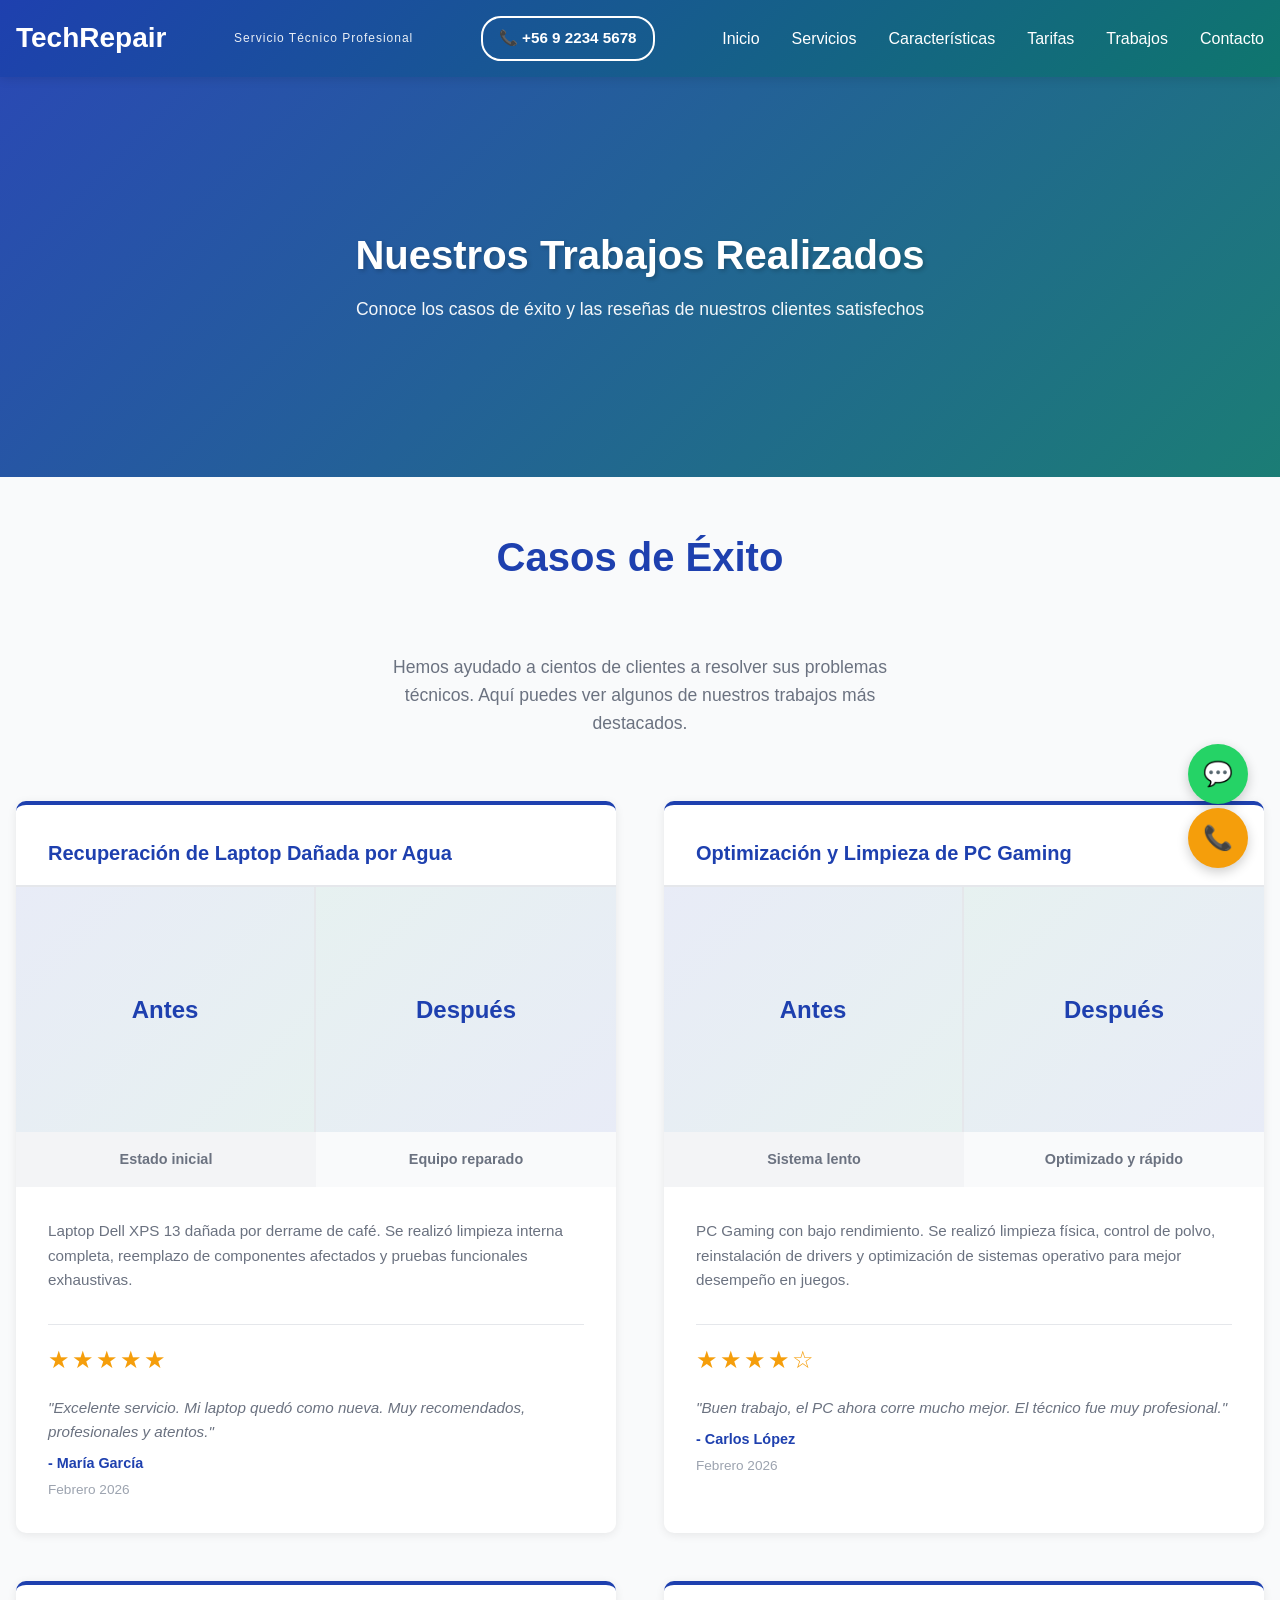
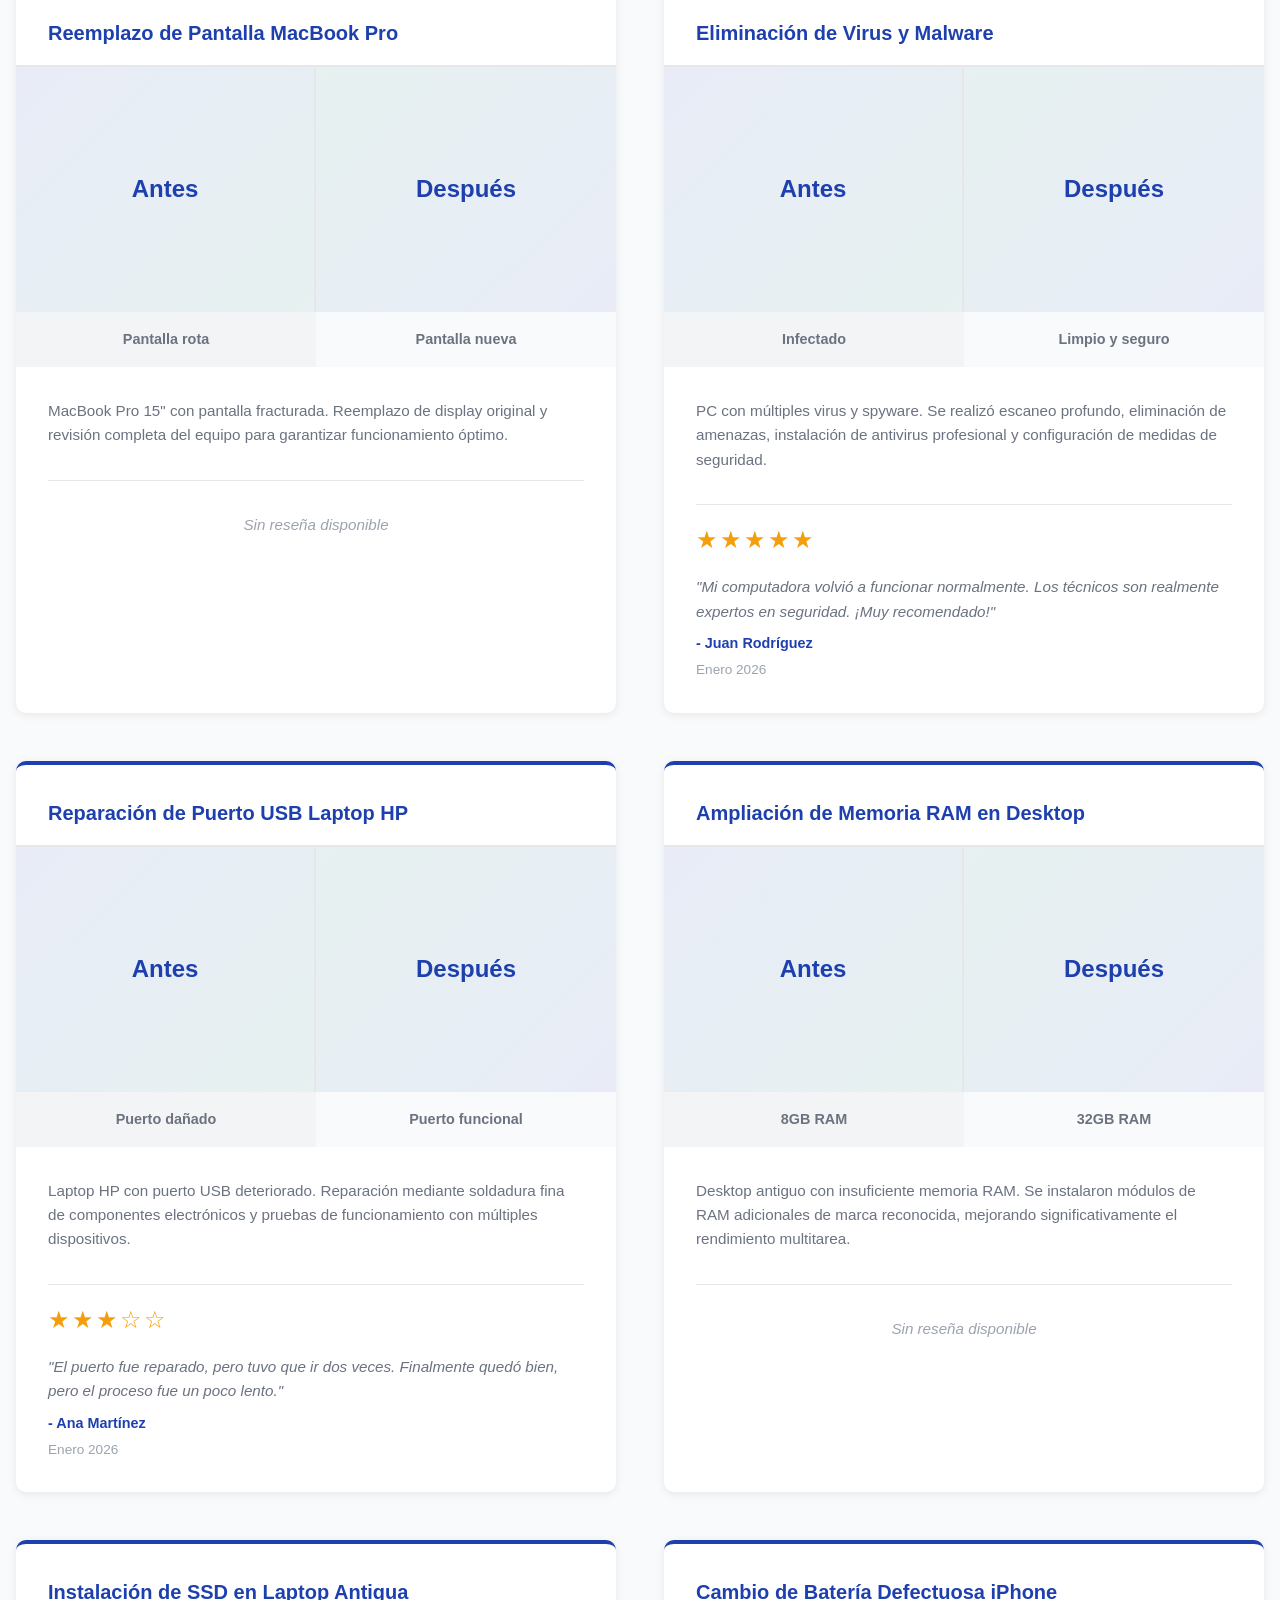
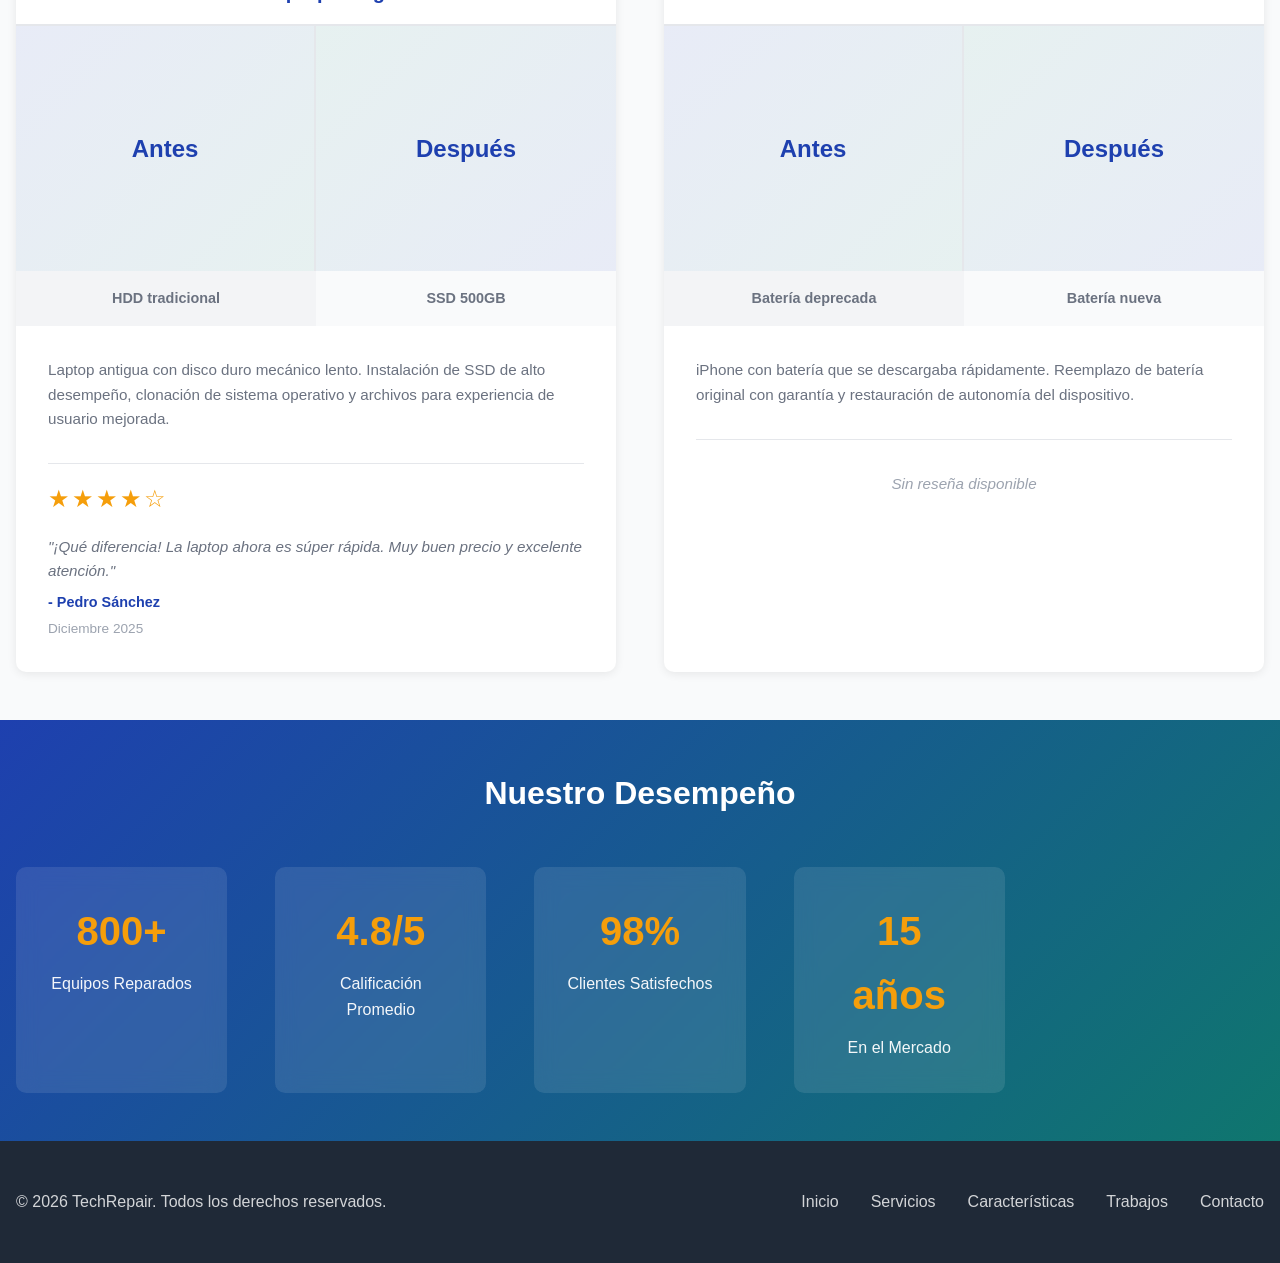
==== commit c2845dc3: "version 2" ====
--- a/portfolio.html
+++ b/portfolio.html
@@ -3,9 +3,9 @@
 <head>
     <meta charset="UTF-8">
     <meta name="viewport" content="width=device-width, initial-scale=1.0">
-    <meta name="description" content="TechRepair - Trabajos realizados y reseñas de clientes">
-    <meta name="keywords" content="trabajos realizados, reseñas, portafolio, servicio técnico">
-    <title>Trabajos Realizados - TechRepair</title>
+    <meta name="description" content="TechRepair - Galería de trabajos realizados. Reparaciones de computadoras en Valparaíso. Casos de éxito y reseñas de clientes">
+    <meta name="keywords" content="trabajos realizados, casos éxito, reseñas, reparación computadoras Chile">
+    <title>Trabajos Realizados - TechRepair | Galería de Reparaciones</title>
     <link rel="stylesheet" href="styles.css">
     <link rel="stylesheet" href="portfolio.css">
 </head>
@@ -15,7 +15,7 @@
         <h1>TechRepair</h1>
         <p class="tagline">Servicio Técnico Profesional</p>
         <!-- REFERENCIA A BOTÓN DE TELÉFONO: Enlace de teléfono en el header -->
-        <a href="tel:+1234567890" class="phone-link">📞 +1 (234) 567-890</a>
+        <a href="tel:+56922345678" class="phone-link">📞 +56 9 2234 5678</a>
         <button class="menu-toggle" aria-label="Abrir menú de navegación">
             <span></span>
             <span></span>
@@ -325,10 +325,10 @@
 
     <!-- REFERENCIA A BOTONES FLOTANTES: Botones flotantes de WhatsApp y teléfono -->
     <!-- Botón flotante de contacto -->
-    <a href="https://wa.me/1234567890" class="floating-btn whatsapp" title="Contactar por WhatsApp">
+    <a href="https://wa.me/56922345678" class="floating-btn whatsapp" title="Contactar por WhatsApp">
         <span>💬</span>
     </a>
-    <a href="tel:+1234567890" class="floating-btn phone" title="Llamar ahora">
+    <a href="tel:+56922345678" class="floating-btn phone" title="Llamar ahora">
         <span>📞</span>
     </a>
 
--- a/styles.css
+++ b/styles.css
@@ -1128,6 +1128,87 @@
     }
 }
 
+/* Sección Cómo Trabajamos */
+.como-trabajamos {
+    padding: var(--spacing-xl) var(--spacing-base);
+    background-color: white;
+    width: 100%;
+    max-width: none;
+    margin: 0;
+}
+
+.como-trabajamos h2 {
+    font-size: 2.5rem;
+    text-align: center;
+    color: var(--color-primary);
+    margin-bottom: var(--spacing-base);
+}
+
+.seccion-intro {
+    text-align: center;
+    color: #6b7280;
+    font-size: 1.05rem;
+    max-width: 600px;
+    margin: 0 auto var(--spacing-xl);
+    padding: 0 var(--spacing-base);
+}
+
+.pasos-contenedor {
+    display: grid;
+    grid-template-columns: repeat(auto-fit, minmax(250px, 1fr));
+    gap: var(--spacing-lg);
+    max-width: 1000px;
+    margin: 0 auto;
+}
+
+.paso-item {
+    background: linear-gradient(135deg, rgba(30, 64, 175, 0.05) 0%, rgba(15, 118, 110, 0.05) 100%);
+    padding: var(--spacing-lg);
+    border-radius: 10px;
+    text-align: center;
+    transition: var(--transition);
+    border: 2px solid var(--color-border);
+    display: flex;
+    flex-direction: column;
+    align-items: center;
+    gap: var(--spacing-base);
+    position: relative;
+}
+
+.paso-item:hover {
+    transform: translateY(-8px);
+    border-color: var(--color-accent);
+    box-shadow: 0 8px 25px rgba(0, 0, 0, 0.1);
+    background: linear-gradient(135deg, rgba(30, 64, 175, 0.1) 0%, rgba(15, 118, 110, 0.1) 100%);
+}
+
+.paso-numero {
+    width: 60px;
+    height: 60px;
+    background: linear-gradient(135deg, var(--color-primary) 0%, var(--color-secondary) 100%);
+    color: white;
+    border-radius: 50%;
+    display: flex;
+    align-items: center;
+    justify-content: center;
+    font-size: 1.8rem;
+    font-weight: 700;
+    flex-shrink: 0;
+}
+
+.paso-item h3 {
+    color: var(--color-primary);
+    font-size: 1.25rem;
+    margin: 0;
+}
+
+.paso-item p {
+    color: #6b7280;
+    font-size: 0.95rem;
+    margin: 0;
+    line-height: 1.6;
+}
+
 /* Animaciones */
 @keyframes fadeInUp {
     from {
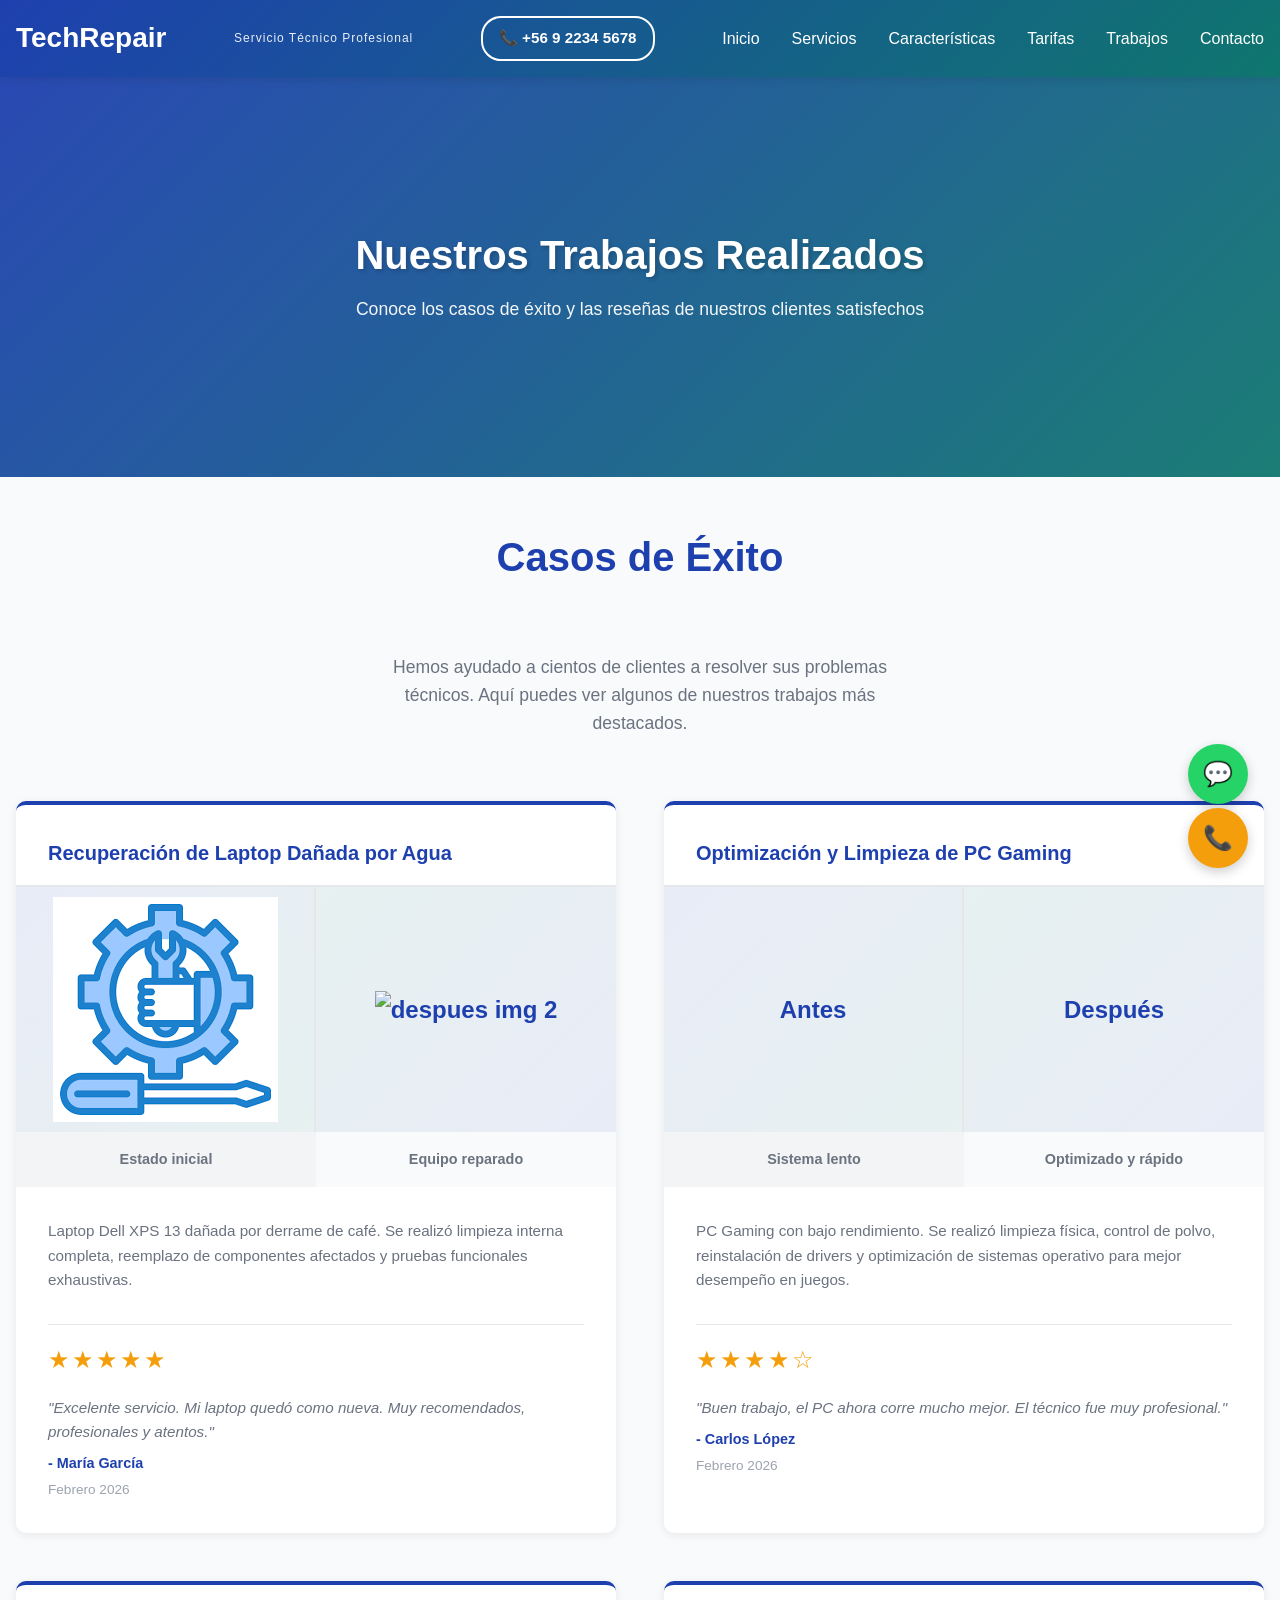
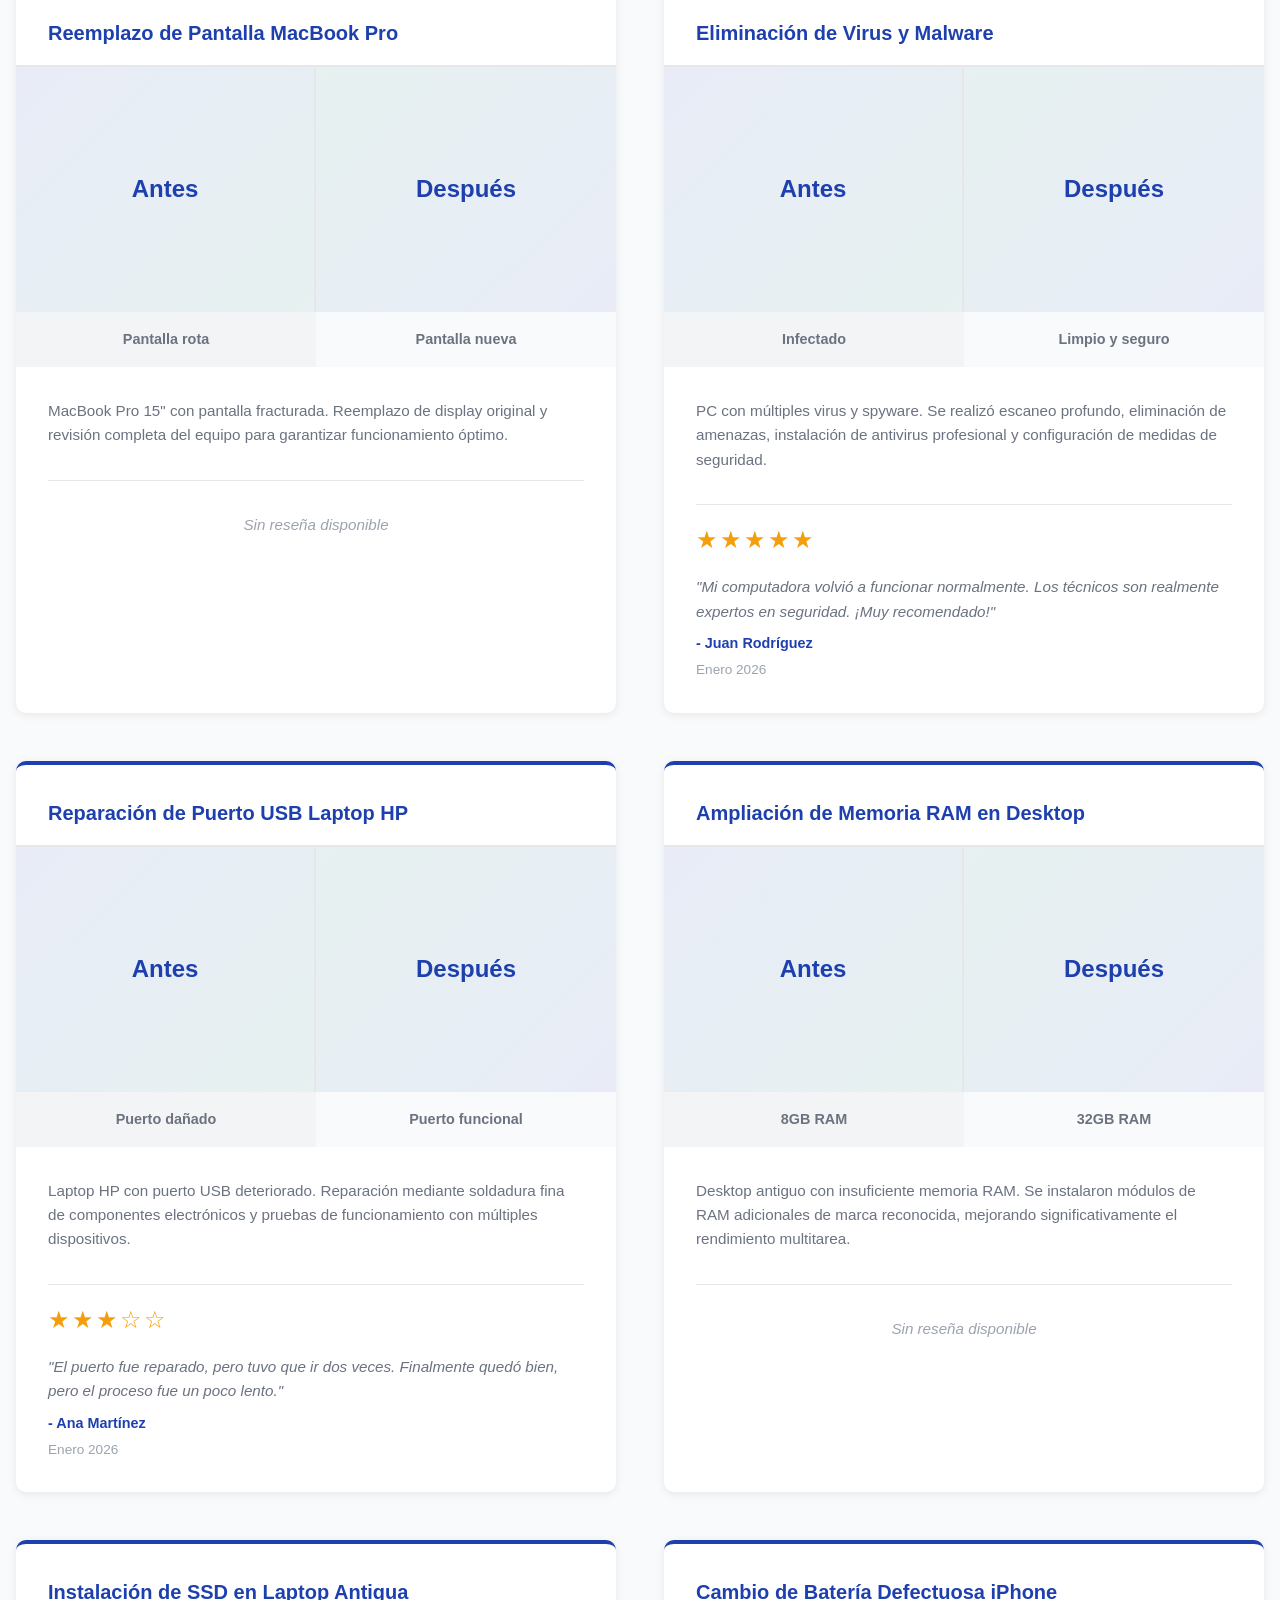
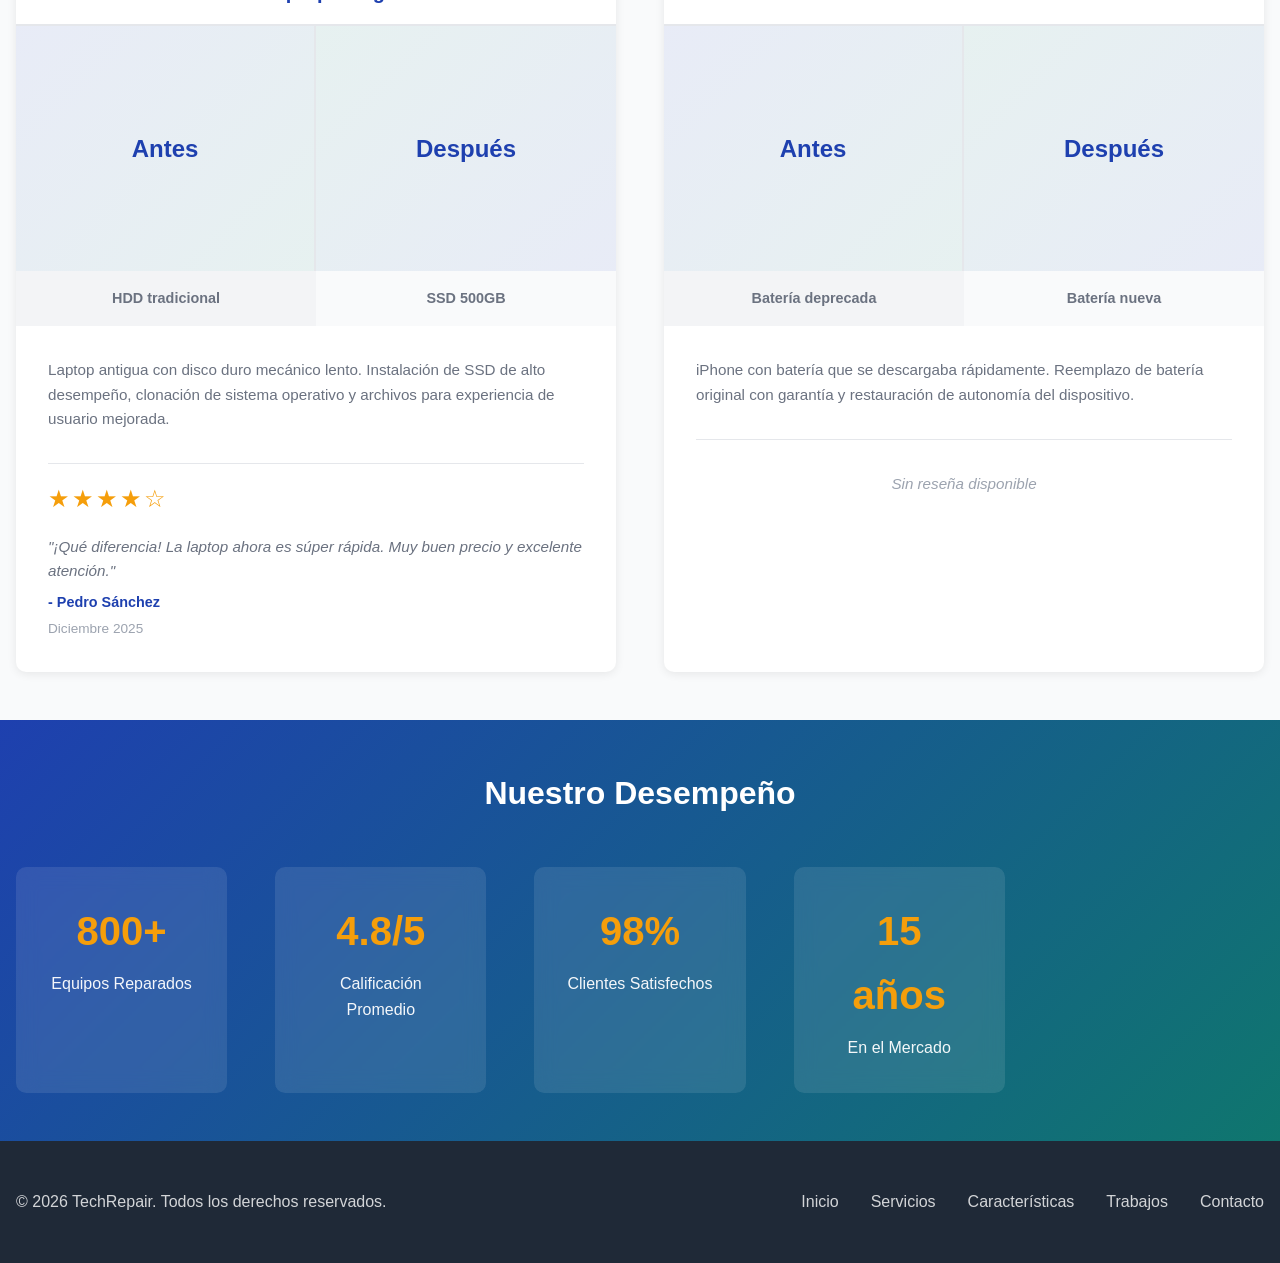
==== commit 44086b77: "version 3" ====
--- a/portfolio.html
+++ b/portfolio.html
@@ -50,13 +50,13 @@
             <div class="trabajo-imagenes">
                 <figure class="imagen-antes">
                     <div class="placeholder">
-                        <span>Antes</span>
+                        <img src="img/img1.png" alt="antes img 1">
                     </div>
                     <figcaption>Estado inicial</figcaption>
                 </figure>
                 <figure class="imagen-despues">
                     <div class="placeholder">
-                        <span>Después</span>
+                        <img src="img/img2.png" alt="despues img 2">
                     </div>
                     <figcaption>Equipo reparado</figcaption>
                 </figure>
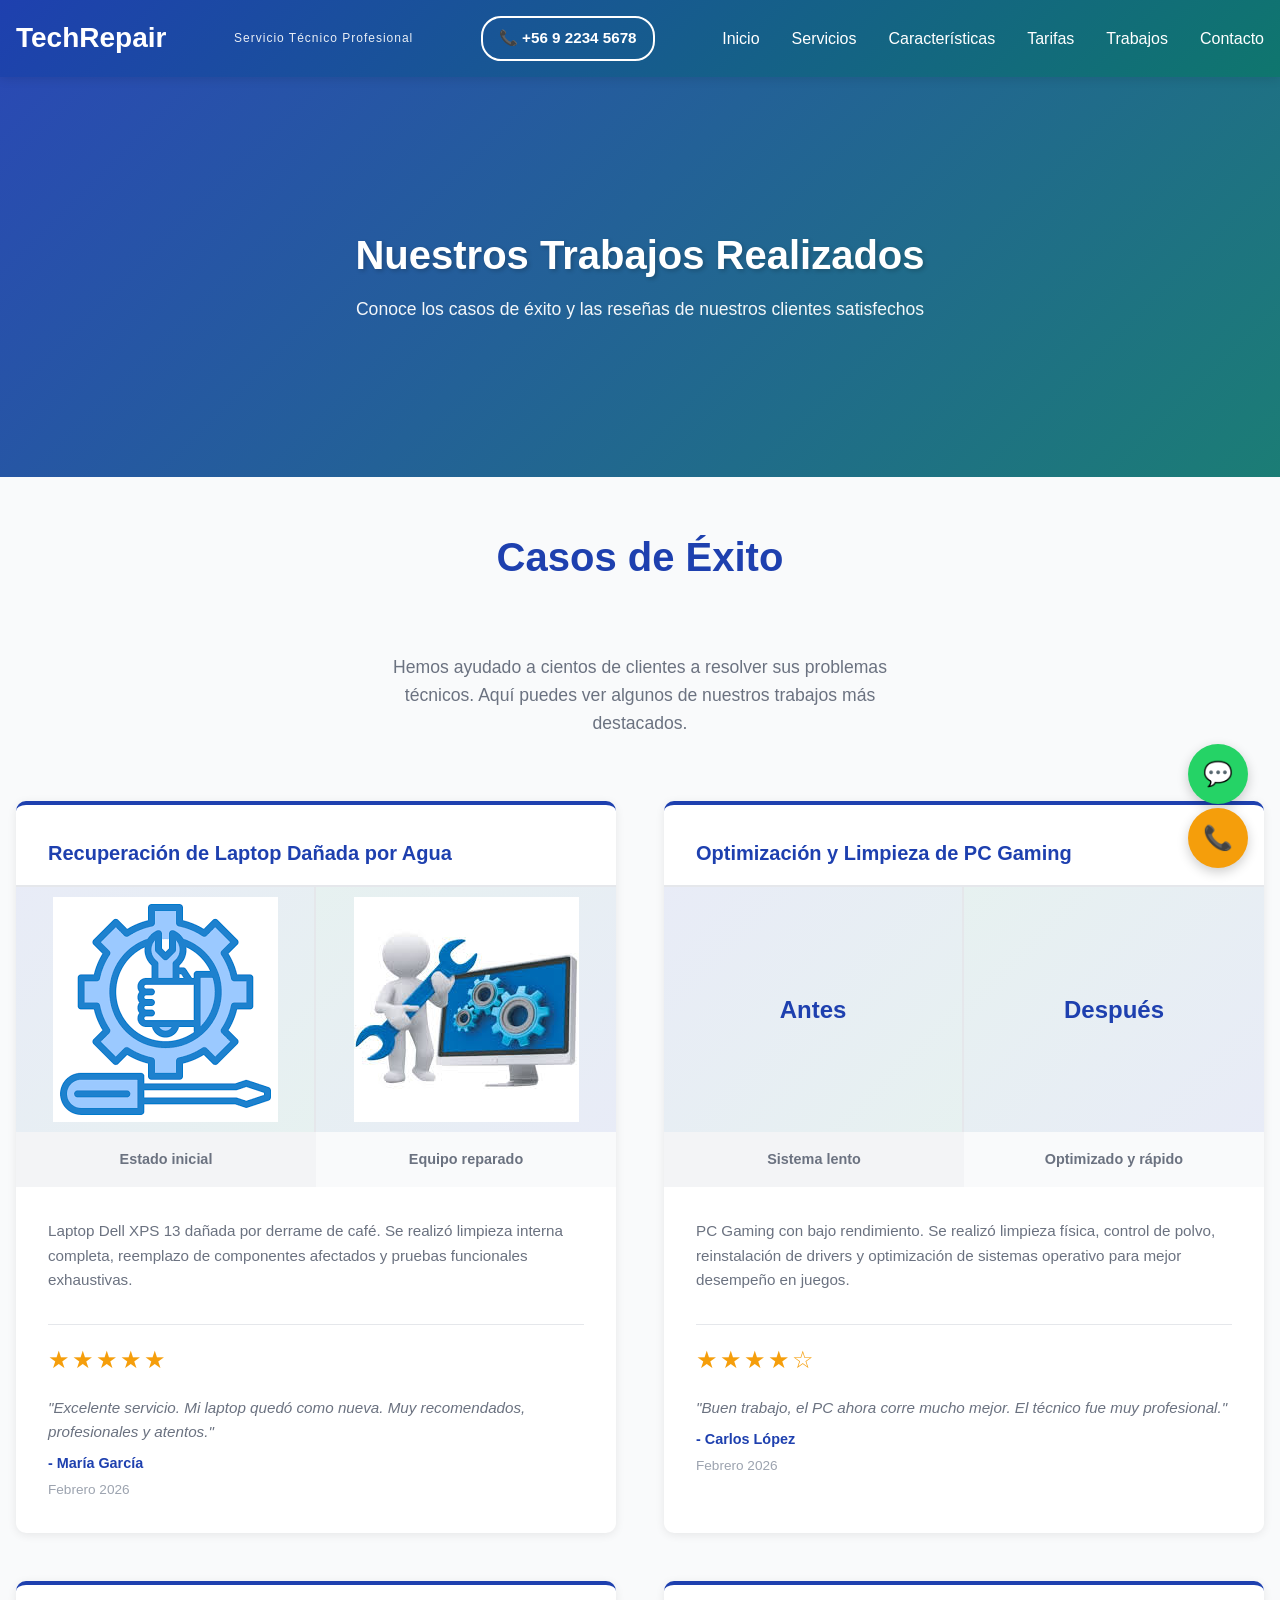
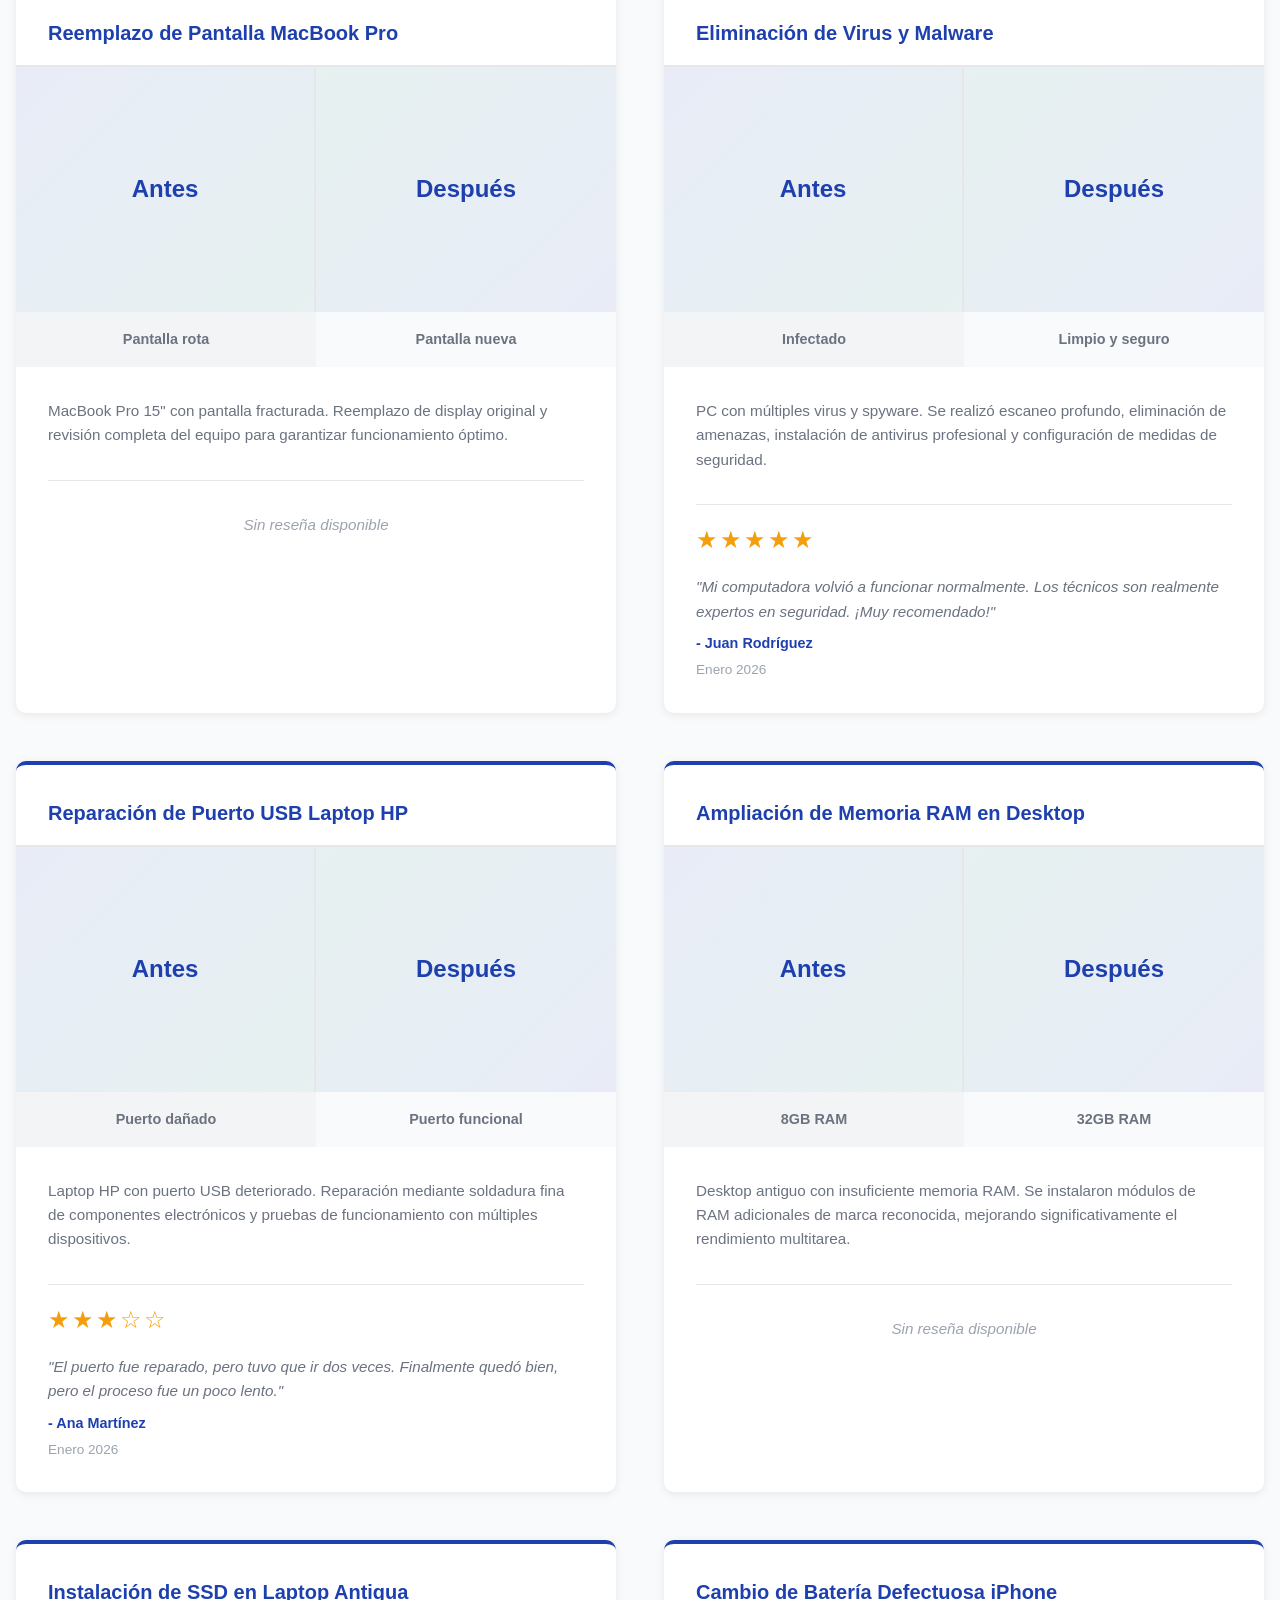
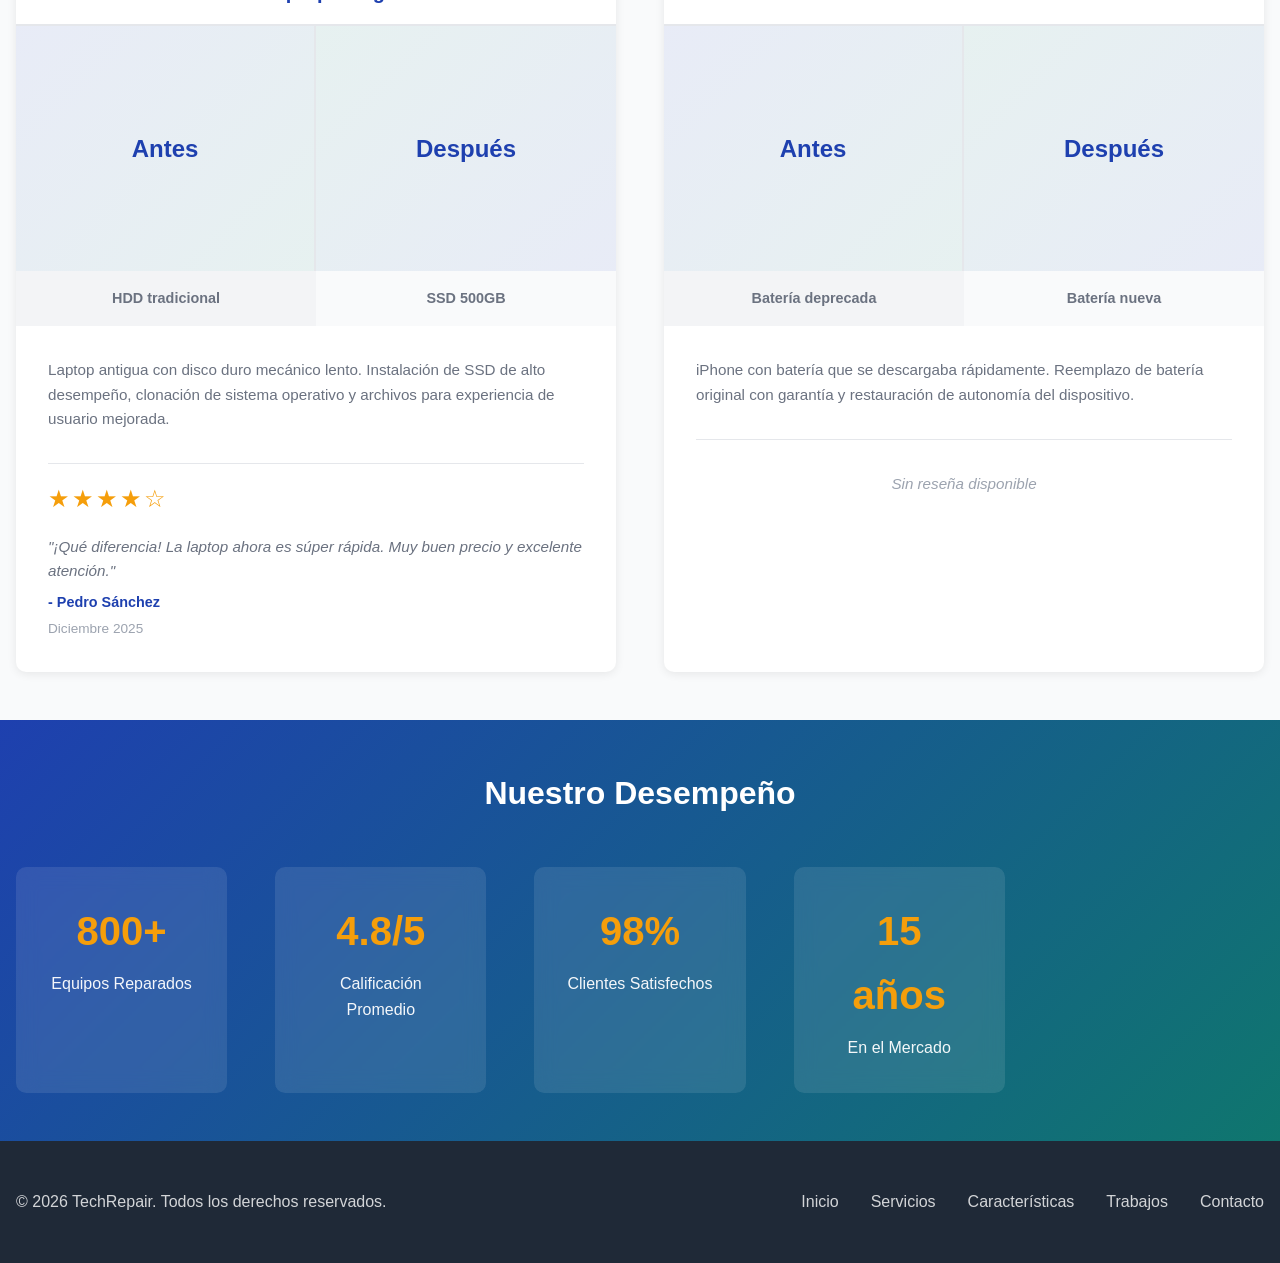
==== commit 79e68585: "." ====
--- a/portfolio.html
+++ b/portfolio.html
@@ -50,13 +50,15 @@
             <div class="trabajo-imagenes">
                 <figure class="imagen-antes">
                     <div class="placeholder">
+                        <!--imagen 1 -->
                         <img src="img/img1.png" alt="antes img 1">
                     </div>
                     <figcaption>Estado inicial</figcaption>
                 </figure>
                 <figure class="imagen-despues">
                     <div class="placeholder">
-                        <img src="img/img2.png" alt="despues img 2">
+                        <!--imagen 2 -->
+                        <img src="img/img2.jpeg" alt="despues img 2">
                     </div>
                     <figcaption>Equipo reparado</figcaption>
                 </figure>
